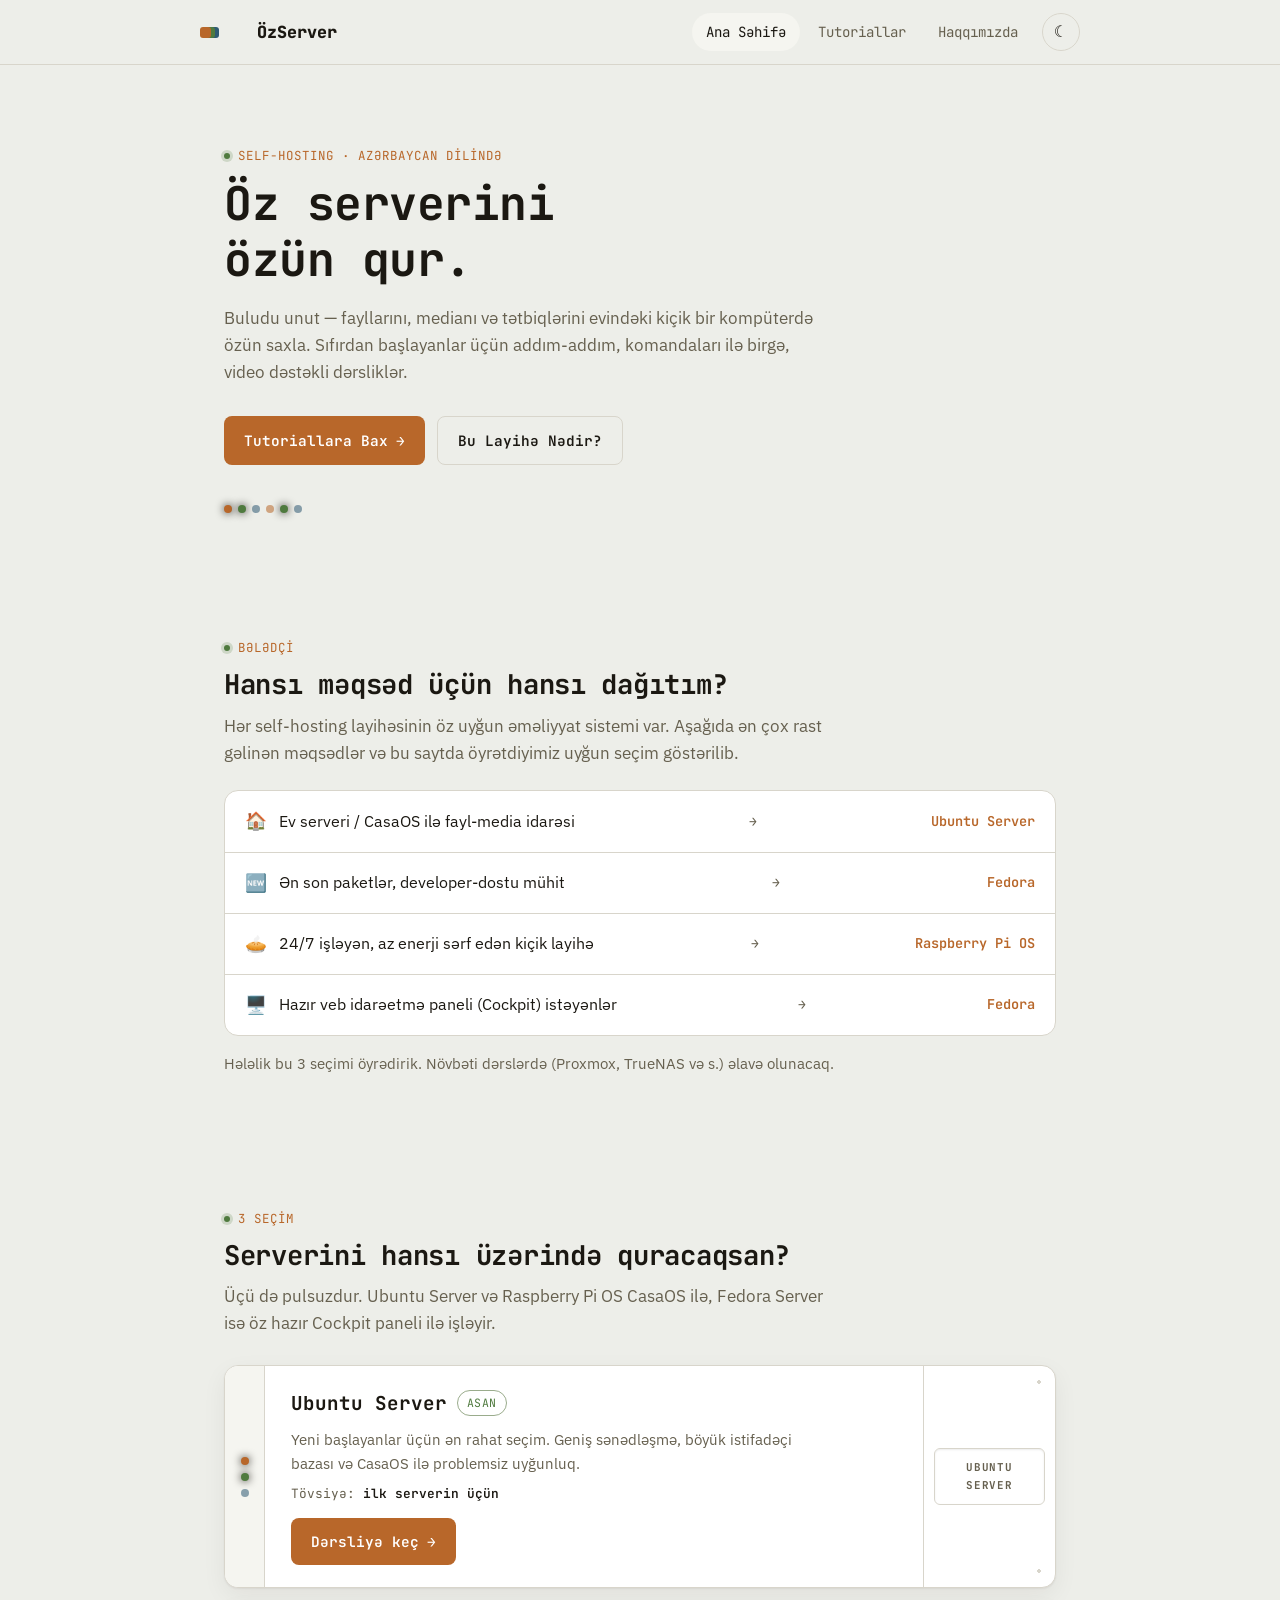
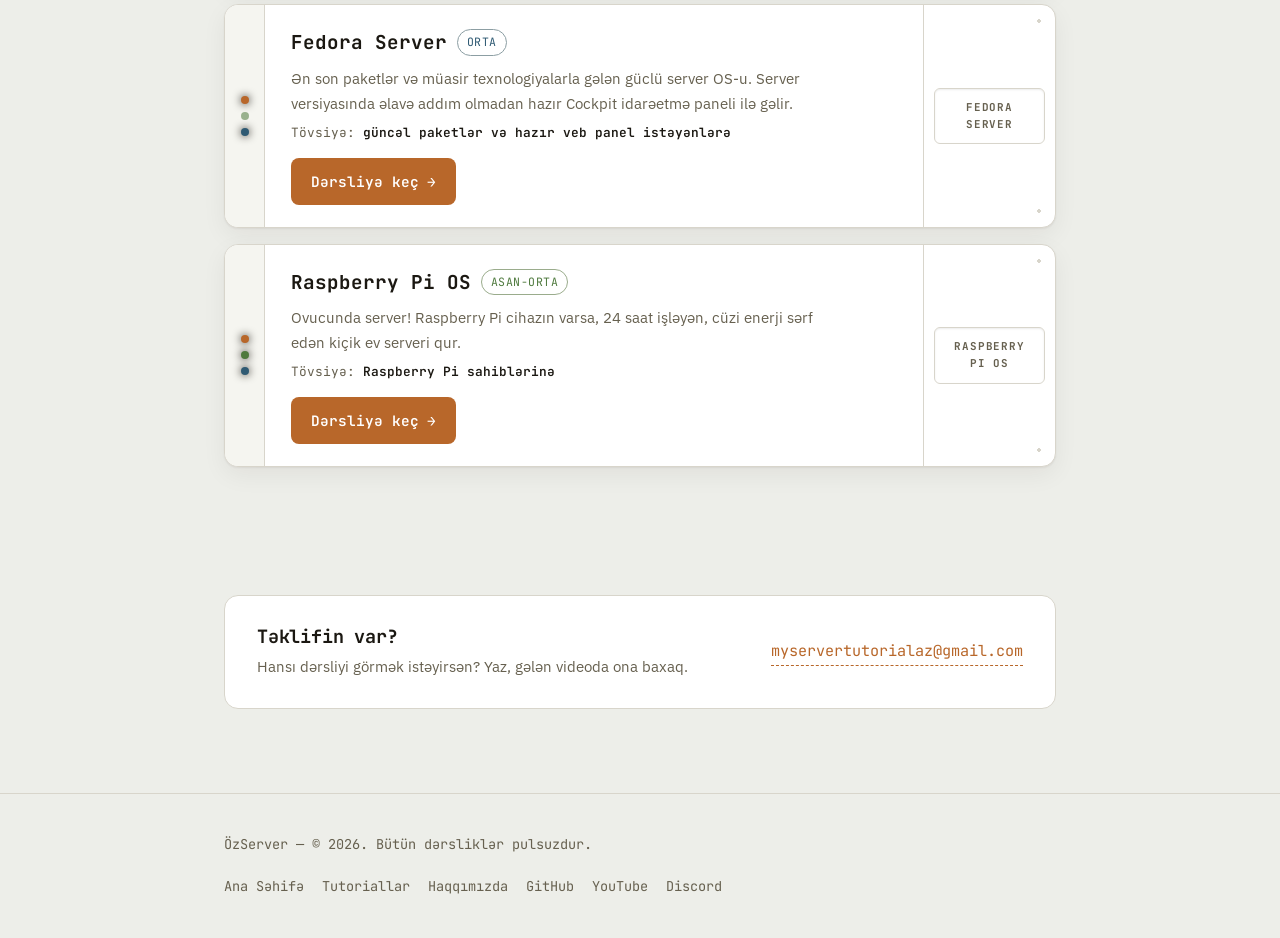
==== index.html @ 8b471220 "Update index.html" ====
<!DOCTYPE html>
<html lang="az">
<head>
<meta charset="UTF-8">
<meta name="viewport" content="width=device-width, initial-scale=1.0">
<title>MyServerTutorialAz — Öz Ev Serverini Qur | Self-Hosting Dərslikləri (Azərbaycan dilində)</title>
<meta name="description" content="Ubuntu Server, Fedora və Raspberry Pi OS üzərində addım-addım self-hosting dərslikləri. CasaOS quraşdırma, video izahlar və Azərbaycan dilində tam bələdçi.">
<meta name="keywords" content="self hosting, ev serveri, CasaOS, Ubuntu Server, Fedora, Raspberry Pi OS, Azərbaycan, öz serverini qur, linux server dərslik">
<meta name="author" content="ÖzServer">
<meta name="robots" content="index, follow">
<link rel="canonical" href="https://engineer948.github.io/MyServerTutorialAz">
<meta name="theme-color" content="#15120D">

<meta property="og:type" content="myservertutorial">
<meta property="og:locale" content="az_AZ">
<meta property="og:title" content="MySurvivalTutorialAz — Öz Ev Serverini Qur">
<meta property="og:description" content="Ubuntu Server, Fedora və Raspberry Pi OS ilə addım-addım self-hosting dərslikləri. Azərbaycan dilində, videolu.">
<meta property="og:url" content="https://">
<meta name="twitter:card" content="summary_large_image">

<link rel="icon" href="data:image/svg+xml,%3Csvg xmlns='http://www.w3.org/2000/svg' viewBox='0 0 32 32'%3E%3Crect width='32' height='32' rx='7' fill='%23221D16'/%3E%3Ccircle cx='10' cy='16' r='3' fill='%23D68C45'/%3E%3Ccircle cx='16' cy='16' r='3' fill='%237FA66B'/%3E%3Ccircle cx='22' cy='16' r='3' fill='%236FA0BE'/%3E%3C/svg%3E">

<link rel="preconnect" href="https://fonts.googleapis.com">
<link rel="preconnect" href="https://fonts.gstatic.com" crossorigin>
<link href="https://fonts.googleapis.com/css2?family=IBM+Plex+Sans:wght@400;500;600;700&family=JetBrains+Mono:wght@400;500;600;700;800&display=swap" rel="stylesheet">
<link rel="stylesheet" href="style.css">
</head>
<body>

<nav class="nav">
  <div class="container nav-inner">
    <a href="index.html" class="brand">
      <span class="brand-mark"></span><span class="brand-mark-space"></span>ÖzServer
    </a>
    <div class="nav-links">
      <a href="index.html" class="nav-link is-active">Ana Səhifə</a>
      <a href="index.html#tutoriallar" class="nav-link">Tutoriallar</a>
      <a href="haqqimizda.html" class="nav-link">Haqqımızda</a>
      <button class="theme-toggle" data-theme-toggle aria-label="Tema dəyiş">☾</button>
    </div>
  </div>
</nav>

<header class="hero">
  <div class="container">
    <div class="eyebrow"><span class="dot"></span>SELF-HOSTING · AZƏRBAYCAN DİLİNDƏ</div>
    <h1>Öz serverini özün qur.</h1>
    <p class="lead">Buludu unut — fayllarını, medianı və tətbiqlərini evindəki kiçik bir kompüterdə özün saxla. Sıfırdan başlayanlar üçün addım-addım, komandaları ilə birgə, video dəstəkli dərsliklər.</p>
    <div class="hero-actions">
      <a href="#tutoriallar" class="btn btn-primary">Tutoriallara Bax <span class="btn-arrow">→</span></a>
      <a href="haqqimizda.html" class="btn btn-ghost">Bu Layihə Nədir?</a>
    </div>
    <div class="led-strip" aria-hidden="true">
      <span class="led on"></span><span class="led on"></span><span class="led"></span><span class="led"></span><span class="led on"></span><span class="led"></span>
    </div>
  </div>
</header>

<section>
  <div class="container">
    <div class="eyebrow"><span class="dot"></span>BƏLƏDÇİ</div>
    <h2>Hansı məqsəd üçün hansı dağıtım?</h2>
    <p class="lead" style="margin-bottom:24px;">Hər self-hosting layihəsinin öz uyğun əməliyyat sistemi var. Aşağıda ən çox rast gəlinən məqsədlər və bu saytda öyrətdiyimiz uyğun seçim göstərilib.</p>

    <div class="purpose-list">
      <div class="purpose-row">
        <span class="purpose-goal"><span class="purpose-icon">🏠</span>Ev serveri / CasaOS ilə fayl-media idarəsi</span>
        <span class="purpose-arrow">→</span>
        <span class="purpose-dist">Ubuntu Server</span>
      </div>
      <div class="purpose-row">
        <span class="purpose-goal"><span class="purpose-icon">🆕</span>Ən son paketlər, developer-dostu mühit</span>
        <span class="purpose-arrow">→</span>
        <span class="purpose-dist">Fedora</span>
      </div>
      <div class="purpose-row">
        <span class="purpose-goal"><span class="purpose-icon">🥧</span>24/7 işləyən, az enerji sərf edən kiçik layihə</span>
        <span class="purpose-arrow">→</span>
        <span class="purpose-dist">Raspberry Pi OS</span>
      </div>
      <div class="purpose-row">
        <span class="purpose-goal"><span class="purpose-icon">🖥️</span>Hazır veb idarəetmə paneli (Cockpit) istəyənlər</span>
        <span class="purpose-arrow">→</span>
        <span class="purpose-dist">Fedora</span>
      </div>
    </div>
    <p style="margin-top:16px; color:var(--ink-dim); font-size:.92rem;">Hələlik bu 3 seçimi öyrədirik. Növbəti dərslərdə (Proxmox, TrueNAS və s.) əlavə olunacaq.</p>
  </div>
</section>

<section id="tutoriallar">
  <div class="container">
    <div class="eyebrow"><span class="dot"></span>3 SEÇİM</div>
    <h2>Serverini hansı üzərində quracaqsan?</h2>
    <p class="lead" style="margin-bottom:28px;">Üçü də pulsuzdur. Ubuntu Server və Raspberry Pi OS CasaOS ilə, Fedora Server isə öz hazır Cockpit paneli ilə işləyir.</p>

    <div class="rack">

      <article class="rack-card">
        <div class="rack-lights" aria-hidden="true">
          <span class="led on"></span><span class="led on"></span><span class="led"></span>
        </div>
        <div class="rack-body">
          <div class="rack-top">
            <span class="rack-name">Ubuntu Server</span>
            <span class="badge badge-easy">Asan</span>
          </div>
          <p class="rack-desc">Yeni başlayanlar üçün ən rahat seçim. Geniş sənədləşmə, böyük istifadəçi bazası və CasaOS ilə problemsiz uyğunluq.</p>
          <p class="rack-best">Tövsiyə: <strong>ilk serverin üçün</strong></p>
          <a href="ubuntu-server.html" class="btn btn-primary rack-cta">Dərsliyə keç <span class="btn-arrow">→</span></a>
        </div>
        <div class="rack-plate"><div class="plate-tag">UBUNTU<br>SERVER</div></div>
      </article>

      <article class="rack-card">
        <div class="rack-lights" aria-hidden="true">
          <span class="led on"></span><span class="led"></span><span class="led on"></span>
        </div>
        <div class="rack-body">
          <div class="rack-top">
            <span class="rack-name">Fedora Server</span>
            <span class="badge badge-mid">Orta</span>
          </div>
          <p class="rack-desc">Ən son paketlər və müasir texnologiyalarla gələn güclü server OS-u. Server versiyasında əlavə addım olmadan hazır Cockpit idarəetmə paneli ilə gəlir.</p>
          <p class="rack-best">Tövsiyə: <strong>güncəl paketlər və hazır veb panel istəyənlərə</strong></p>
          <a href="fedora.html" class="btn btn-primary rack-cta">Dərsliyə keç <span class="btn-arrow">→</span></a>
        </div>
        <div class="rack-plate"><div class="plate-tag">FEDORA<br>SERVER</div></div>
      </article>

      <article class="rack-card">
        <div class="rack-lights" aria-hidden="true">
          <span class="led on"></span><span class="led on"></span><span class="led on"></span>
        </div>
        <div class="rack-body">
          <div class="rack-top">
            <span class="rack-name">Raspberry Pi OS</span>
            <span class="badge badge-easy">Asan-Orta</span>
          </div>
          <p class="rack-desc">Ovucunda server! Raspberry Pi cihazın varsa, 24 saat işləyən, cüzi enerji sərf edən kiçik ev serveri qur.</p>
          <p class="rack-best">Tövsiyə: <strong>Raspberry Pi sahiblərinə</strong></p>
          <a href="raspberry-pi.html" class="btn btn-primary rack-cta">Dərsliyə keç <span class="btn-arrow">→</span></a>
        </div>
        <div class="rack-plate"><div class="plate-tag">RASPBERRY<br>PI OS</div></div>
      </article>

    </div>
  </div>
</section>

<section>
  <div class="container">
    <div class="contact-strip">
      <div>
        <h3>Təklifin var?</h3>
        <p>Hansı dərsliyi görmək istəyirsən? Yaz, gələn videoda ona baxaq.</p>
      </div>
      <a href="mailto:myservertutorialaz@gmail.com" class="contact-email">myservertutorialaz@gmail.com</a>
    </div>
  </div>
</section>

<footer>
  <div class="container footer-inner">
    <span class="footer-brand">ÖzServer — © 2026. Bütün dərsliklər pulsuzdur.</span>
    <div class="footer-links">
      <a href="index.html">Ana Səhifə</a>
      <a href="index.html#tutoriallar">Tutoriallar</a>
      <a href="haqqimizda.html">Haqqımızda</a>
      <a href="https://github.com/engineer948" target="_blank" rel="noopener">GitHub</a>
      <a href="https://youtube.com/@MyServerTutorialAz" target="_blank" rel="noopener">YouTube</a>
      <a href="https://discord.gg/" target="_blank" rel="noopener">Discord</a>
    </div>
  </div>
</footer>

<script src="script.js"></script>
</body>
</html>
---- style.css ----
/* ==========================================================================
   ÖzServer — Self-hosting dərslikləri
   Dizayn dili: "server rack" — isti tünd fon, mis/adaçayı/tel-mavi vurğular,
   status-işıqlı rack-vahid kartları, terminal-üslublu kod blokları.
   ========================================================================== */

/* ---- Sıfırlama ---- */
*, *::before, *::after { box-sizing: border-box; }
html, body, h1, h2, h3, h4, p, ul, ol, dl, dd, figure { margin: 0; padding: 0; }
ul, ol { list-style: none; }
img { max-width: 100%; display: block; }
a { color: inherit; text-decoration: none; }
button { font: inherit; color: inherit; background: none; border: none; cursor: pointer; }

/* ---- Rəng tokenləri: açıq rejim (defolt) ---- */
:root {
  --bg: #EDEEE9;
  --surface: #FFFFFF;
  --surface-2: #F5F5F0;
  --ink: #1B1812;
  --ink-dim: #66604F;
  --copper: #B8672A;
  --copper-ink: #FFFFFF;
  --sage: #4F7A3E;
  --wire: #2F5A73;
  --border: #D8D5CB;
  --shadow: 0 1px 2px rgba(27,24,18,.06), 0 8px 24px rgba(27,24,18,.06);

  --font-display: 'JetBrains Mono', ui-monospace, 'SFMono-Regular', Menlo, monospace;
  --font-body: 'IBM Plex Sans', system-ui, -apple-system, 'Segoe UI', sans-serif;
  --font-mono: 'JetBrains Mono', ui-monospace, 'SFMono-Regular', Menlo, monospace;

  --radius: 14px;
  --radius-sm: 8px;
  --container: 880px;

  color-scheme: light;
}

/* ---- Rəng tokenləri: tünd rejim (sistem seçiminə görə) ---- */
@media (prefers-color-scheme: dark) {
  :root {
    --bg: #15120D;
    --surface: #221D16;
    --surface-2: #2C2519;
    --ink: #F2EBDD;
    --ink-dim: #B5AA96;
    --copper: #D68C45;
    --copper-ink: #1B1300;
    --sage: #7FA66B;
    --wire: #6FA0BE;
    --border: #3A3225;
    --shadow: 0 1px 2px rgba(0,0,0,.3), 0 12px 32px rgba(0,0,0,.35);
    color-scheme: dark;
  }
}

/* ---- Əl ilə keçid (JS ilə <html data-theme="..."> qoyulur) ---- */
:root[data-theme="dark"] {
  --bg: #15120D; --surface: #221D16; --surface-2: #2C2519;
  --ink: #F2EBDD; --ink-dim: #B5AA96;
  --copper: #D68C45; --copper-ink: #1B1300;
  --sage: #7FA66B; --wire: #6FA0BE; --border: #3A3225;
  --shadow: 0 1px 2px rgba(0,0,0,.3), 0 12px 32px rgba(0,0,0,.35);
  color-scheme: dark;
}
:root[data-theme="light"] {
  --bg: #EDEEE9; --surface: #FFFFFF; --surface-2: #F5F5F0;
  --ink: #1B1812; --ink-dim: #66604F;
  --copper: #B8672A; --copper-ink: #FFFFFF;
  --sage: #4F7A3E; --wire: #2F5A73; --border: #D8D5CB;
  --shadow: 0 1px 2px rgba(27,24,18,.06), 0 8px 24px rgba(27,24,18,.06);
  color-scheme: light;
}

body {
  background: var(--bg);
  color: var(--ink);
  font-family: var(--font-body);
  font-size: 16px;
  line-height: 1.6;
  transition: background-color .25s ease, color .25s ease;
}

.container {
  width: 100%;
  max-width: var(--container);
  margin: 0 auto;
  padding: 0 24px;
}

section { padding: 64px 0; }
@media (max-width: 640px) { section { padding: 44px 0; } }

h1, h2, h3 { font-family: var(--font-display); font-weight: 700; letter-spacing: -0.01em; line-height: 1.2; }
h2 { font-size: 1.7rem; margin-bottom: 12px; }
h3 { font-size: 1.15rem; }
p.lead { color: var(--ink-dim); font-size: 1.05rem; max-width: 60ch; }

.eyebrow {
  display: inline-flex;
  align-items: center;
  gap: 8px;
  font-family: var(--font-mono);
  font-size: .78rem;
  letter-spacing: .08em;
  text-transform: uppercase;
  color: var(--copper);
  margin-bottom: 10px;
}
.eyebrow .dot { width: 6px; height: 6px; border-radius: 50%; background: var(--sage); box-shadow: 0 0 0 3px color-mix(in srgb, var(--sage) 20%, transparent); }

/* ---- Naviqasiya ---- */
.nav {
  position: sticky; top: 0; z-index: 40;
  background: color-mix(in srgb, var(--bg) 88%, transparent);
  backdrop-filter: blur(10px);
  border-bottom: 1px solid var(--border);
}
.nav-inner { display: flex; align-items: center; justify-content: space-between; min-height: 64px; flex-wrap: wrap; gap: 8px 0; padding: 10px 0; }
.brand { display: flex; align-items: center; gap: 9px; font-family: var(--font-display); font-weight: 800; font-size: 1.05rem; }
.brand-mark { width: 11px; height: 11px; border-radius: 3px; background: var(--copper); box-shadow: 4px 0 0 var(--sage), 8px 0 0 var(--wire); flex-shrink: 0; }
.brand-mark-space { width: 28px; }

.nav-links { display: flex; align-items: center; gap: 4px; }
.nav-link {
  font-family: var(--font-mono);
  font-size: .88rem;
  padding: 8px 14px;
  border-radius: 999px;
  color: var(--ink-dim);
  transition: background-color .15s ease, color .15s ease;
}
.nav-link:hover { background: var(--surface-2); color: var(--ink); }
.nav-link.is-active { color: var(--ink); background: var(--surface-2); }

.theme-toggle {
  width: 38px; height: 38px;
  display: grid; place-items: center;
  border: 1px solid var(--border);
  border-radius: 999px;
  margin-left: 6px;
  font-size: 1rem;
  transition: border-color .15s ease, transform .15s ease;
}
.theme-toggle:hover { border-color: var(--copper); }
.theme-toggle:active { transform: scale(.92); }

.nav-toggle-btn { display: none; }

/* ---- Düymələr ---- */
.btn {
  display: inline-flex; align-items: center; gap: 8px;
  font-family: var(--font-mono);
  font-size: .9rem; font-weight: 600;
  padding: 12px 20px;
  border-radius: var(--radius-sm);
  transition: transform .15s ease, box-shadow .15s ease, background-color .15s ease;
  white-space: nowrap;
}
.btn-primary { background: var(--copper); color: var(--copper-ink); }
.btn-primary:hover { transform: translateY(-1px); box-shadow: 0 6px 16px color-mix(in srgb, var(--copper) 35%, transparent); }
.btn-ghost { border: 1px solid var(--border); color: var(--ink); }
.btn-ghost:hover { border-color: var(--copper); color: var(--copper); }
.btn-arrow { transition: transform .15s ease; }
.btn:hover .btn-arrow { transform: translateX(3px); }

/* ---- Hero ---- */
.hero { padding: 76px 0 56px; }
.hero h1 { font-size: clamp(2rem, 5vw, 2.9rem); margin-bottom: 18px; max-width: 16ch; }
.hero .lead { margin-bottom: 30px; }
.hero-actions { display: flex; gap: 12px; flex-wrap: wrap; margin-bottom: 40px; }

.led-strip { display: flex; gap: 6px; align-items: center; }
.led { width: 8px; height: 8px; border-radius: 50%; opacity: .55; }
.led:nth-child(3n+1) { background: var(--copper); }
.led:nth-child(3n+2) { background: var(--sage); }
.led:nth-child(3n+3) { background: var(--wire); }
.led.on { opacity: 1; box-shadow: 0 0 8px currentColor; }

/* ---- Məqsəd → dağıtım siyahısı ---- */
.purpose-list { border: 1px solid var(--border); border-radius: var(--radius); overflow: hidden; background: var(--surface); }
.purpose-row {
  display: flex; align-items: center; justify-content: space-between; gap: 16px;
  padding: 16px 20px;
  border-bottom: 1px solid var(--border);
}
.purpose-row:last-child { border-bottom: none; }
.purpose-goal { display: flex; align-items: center; gap: 12px; font-size: .98rem; }
.purpose-icon { font-size: 1.1rem; }
.purpose-arrow { color: var(--ink-dim); font-family: var(--font-mono); font-size: .82rem; }
.purpose-dist { font-family: var(--font-mono); font-size: .85rem; font-weight: 600; color: var(--copper); text-align: right; }
@media (max-width: 560px) {
  .purpose-row { flex-direction: column; align-items: flex-start; gap: 6px; }
  .purpose-dist { text-align: left; }
}

/* ---- Rack-vahid kartları (3 seçim) ---- */
.rack { display: flex; flex-direction: column; gap: 16px; }
.rack-card {
  position: relative;
  display: flex; align-items: stretch; gap: 0;
  background-color: var(--surface);
  background-image:
    radial-gradient(circle 2px at 16px 16px, var(--border) 92%, transparent 93%),
    radial-gradient(circle 2px at calc(100% - 16px) 16px, var(--border) 92%, transparent 93%),
    radial-gradient(circle 2px at 16px calc(100% - 16px), var(--border) 92%, transparent 93%),
    radial-gradient(circle 2px at calc(100% - 16px) calc(100% - 16px), var(--border) 92%, transparent 93%);
  border: 1px solid var(--border);
  border-radius: var(--radius);
  box-shadow: var(--shadow);
  overflow: hidden;
  transition: border-color .18s ease, transform .18s ease;
}
.rack-card:hover { border-color: var(--copper); transform: translateY(-2px); }
.rack-card:hover .led { opacity: 1; box-shadow: 0 0 8px currentColor; }

.rack-lights {
  width: 40px; flex-shrink: 0;
  display: flex; flex-direction: column; align-items: center; justify-content: center; gap: 8px;
  background: var(--surface-2);
  border-right: 1px solid var(--border);
}

.rack-body { flex: 1; padding: 22px 26px; display: flex; flex-direction: column; gap: 8px; }
.rack-top { display: flex; align-items: center; gap: 10px; flex-wrap: wrap; }
.rack-name { font-family: var(--font-display); font-weight: 700; font-size: 1.2rem; }
.badge {
  font-family: var(--font-mono); font-size: .72rem; letter-spacing: .04em; text-transform: uppercase;
  padding: 3px 9px; border-radius: 999px; border: 1px solid var(--border); color: var(--ink-dim);
}
.badge.badge-easy { color: var(--sage); border-color: color-mix(in srgb, var(--sage) 45%, var(--border)); }
.badge.badge-mid { color: var(--wire); border-color: color-mix(in srgb, var(--wire) 45%, var(--border)); }
.rack-desc { color: var(--ink-dim); font-size: .96rem; max-width: 58ch; }
.rack-best { font-family: var(--font-mono); font-size: .8rem; color: var(--ink-dim); }
.rack-best strong { color: var(--ink); font-weight: 600; }
.rack-cta { align-self: flex-start; margin-top: 6px; }

.rack-plate {
  width: 132px; flex-shrink: 0;
  display: flex; align-items: center; justify-content: center;
  border-left: 1px solid var(--border);
  padding: 10px;
}
.plate-tag {
  width: 100%; text-align: center;
  font-family: var(--font-mono); font-size: .68rem; font-weight: 700;
  letter-spacing: .08em; text-transform: uppercase; color: var(--ink-dim);
  line-height: 1.6;
  padding: 10px 6px;
  border: 1px solid var(--border); border-radius: 6px;
  box-shadow: inset 0 1px 2px rgba(0,0,0,.08);
}
@media (max-width: 640px) {
  .rack-card { flex-direction: column; }
  .rack-lights { width: 100%; height: 30px; flex-direction: row; border-right: none; border-bottom: 1px solid var(--border); }
  .rack-plate { display: none; }
}

/* ---- Video (YouTube) yeri ---- */
.video-slot {
  border: 1px solid var(--border);
  border-radius: var(--radius);
  overflow: hidden;
  background: var(--surface-2);
  margin: 18px 0 34px;
}
.video-slot-label {
  font-family: var(--font-mono); font-size: .78rem; color: var(--ink-dim);
  padding: 10px 16px; border-bottom: 1px solid var(--border);
  display: flex; align-items: center; gap: 8px;
}
.video-frame-wrap { position: relative; width: 100%; aspect-ratio: 16 / 9; background: #000; }
.video-frame-wrap iframe { position: absolute; inset: 0; width: 100%; height: 100%; border: 0; }

/* ---- Addım siyahısı (həqiqi ardıcıllıq — nömrələmə burda mənalıdır) ---- */
.steps { display: flex; flex-direction: column; gap: 22px; margin: 22px 0 40px; counter-reset: step; }
.step { display: flex; gap: 16px; }
.step-num {
  counter-increment: step;
  flex-shrink: 0; width: 34px; height: 34px; border-radius: 50%;
  background: var(--surface-2); border: 1px solid var(--border);
  display: grid; place-items: center;
  font-family: var(--font-mono); font-weight: 700; font-size: .85rem; color: var(--copper);
}
.step-num::before { content: counter(step); }
.step-body { flex: 1; padding-top: 4px; }
.step-body h4 { font-family: var(--font-body); font-weight: 600; font-size: 1.02rem; margin-bottom: 6px; }
.step-body p { color: var(--ink-dim); font-size: .96rem; margin-bottom: 10px; }

/* ---- Terminal / kod bloku ---- */
.term {
  background: var(--surface-2);
  border: 1px solid var(--border);
  border-left: 3px solid var(--copper);
  border-radius: var(--radius-sm);
  overflow: hidden;
  margin: 10px 0;
}
.term-label {
  font-family: var(--font-mono); font-size: .74rem; color: var(--ink-dim);
  padding: 7px 14px; border-bottom: 1px solid var(--border);
  text-transform: uppercase; letter-spacing: .06em;
}
.term pre {
  margin: 0; padding: 14px 16px;
  font-family: var(--font-mono); font-size: .87rem; color: var(--ink);
  overflow-x: auto; white-space: pre-wrap; word-break: break-word;
}
.term pre .c { color: var(--ink-dim); }

/* ---- Bölücü etiket ---- */
.section-divider { display: flex; align-items: center; gap: 14px; margin: 54px 0 30px; }
.section-divider::before, .section-divider::after { content: ""; height: 1px; background: var(--border); flex: 1; }
.section-divider span { font-family: var(--font-mono); font-size: .78rem; letter-spacing: .1em; color: var(--ink-dim); text-transform: uppercase; }

/* ---- Qeyd qutusu ---- */
.note {
  background: var(--surface); border: 1px solid var(--border); border-left: 3px solid var(--wire);
  border-radius: var(--radius-sm); padding: 14px 16px; font-size: .92rem; color: var(--ink-dim);
  margin: 18px 0;
}
.note strong { color: var(--ink); }

/* ---- Əlaqə / təklif zolağı ---- */
.contact-strip {
  background: var(--surface);
  border: 1px solid var(--border);
  border-radius: var(--radius);
  padding: 30px 32px;
  display: flex; align-items: center; justify-content: space-between; gap: 20px; flex-wrap: wrap;
}
.contact-strip h3 { margin-bottom: 6px; }
.contact-strip p { color: var(--ink-dim); font-size: .95rem; }
.contact-email {
  font-family: var(--font-mono); font-size: .95rem; color: var(--copper);
  border-bottom: 1px dashed var(--copper); padding-bottom: 2px;
}

/* ---- Footer ---- */
footer { border-top: 1px solid var(--border); padding: 40px 0; margin-top: 20px; }
.footer-inner { display: flex; align-items: center; justify-content: space-between; gap: 20px; flex-wrap: wrap; }
.footer-brand { font-family: var(--font-mono); font-size: .85rem; color: var(--ink-dim); }
.footer-links { display: flex; gap: 18px; align-items: center; }
.footer-links a {
  font-family: var(--font-mono); font-size: .85rem; color: var(--ink-dim);
  display: inline-flex; align-items: center; gap: 6px;
  transition: color .15s ease;
}
.footer-links a:hover { color: var(--copper); }

/* ---- Fokus & hərəkət ---- */
a:focus-visible, button:focus-visible, .nav-link:focus-visible {
  outline: 2px solid var(--copper); outline-offset: 2px; border-radius: 4px;
}
@media (prefers-reduced-motion: reduce) {
  *, *::before, *::after { animation-duration: 0.01ms !important; transition-duration: 0.01ms !important; }
}

/* ---- Səhifə başlığı (tutorial səhifələri) ---- */
.page-head { padding: 52px 0 8px; }
.page-head .eyebrow { margin-bottom: 14px; }
.page-head h1 { font-size: clamp(1.8rem, 4.4vw, 2.5rem); margin-bottom: 12px; }
.page-head-meta { display: flex; gap: 10px; flex-wrap: wrap; margin-top: 14px; }

/* ---- Sadə responsiv köməkçilər ---- */
@media (max-width: 560px) {
  .nav-link { padding: 7px 10px; font-size: .82rem; }
  .brand { font-size: .95rem; }
}

/* ==========================================================================
   ƏLAVƏ — "Haqqımızda" səhifəsi üçün
   ========================================================================== */

/* ---- Sərbəst mətn bloku (özün yaza biləcəyin hissə) ---- */
.prose { max-width: 68ch; }
.prose p { color: var(--ink); font-size: 1rem; margin-bottom: 16px; }
.prose p:last-child { margin-bottom: 0; }
.prose h3 { margin: 30px 0 10px; }
.prose strong { color: var(--ink); }

/* ---- Sosial / əlaqə kartları (GitHub, YouTube, Discord) ---- */
.social-grid { display: grid; grid-template-columns: repeat(3, 1fr); gap: 14px; }
.social-card {
  display: flex; align-items: center; gap: 14px;
  background: var(--surface);
  border: 1px solid var(--border);
  border-radius: var(--radius);
  box-shadow: var(--shadow);
  padding: 18px 18px;
  transition: border-color .18s ease, transform .18s ease;
}
.social-card:hover { border-color: var(--copper); transform: translateY(-2px); }
.social-card:hover .social-icon { color: var(--copper); border-color: color-mix(in srgb, var(--copper) 45%, var(--border)); }

.social-icon {
  width: 42px; height: 42px; flex-shrink: 0;
  display: grid; place-items: center;
  border-radius: 10px;
  background: var(--surface-2);
  border: 1px solid var(--border);
  color: var(--ink);
  transition: color .18s ease, border-color .18s ease;
}
.social-icon svg { width: 20px; height: 20px; }

.social-meta { display: flex; flex-direction: column; gap: 2px; min-width: 0; }
.social-name { font-family: var(--font-display); font-weight: 700; font-size: .96rem; }
.social-handle {
  font-family: var(--font-mono); font-size: .78rem; color: var(--ink-dim);
  overflow: hidden; text-overflow: ellipsis; white-space: nowrap;
}

@media (max-width: 720px) {
  .social-grid { grid-template-columns: 1fr; }
}
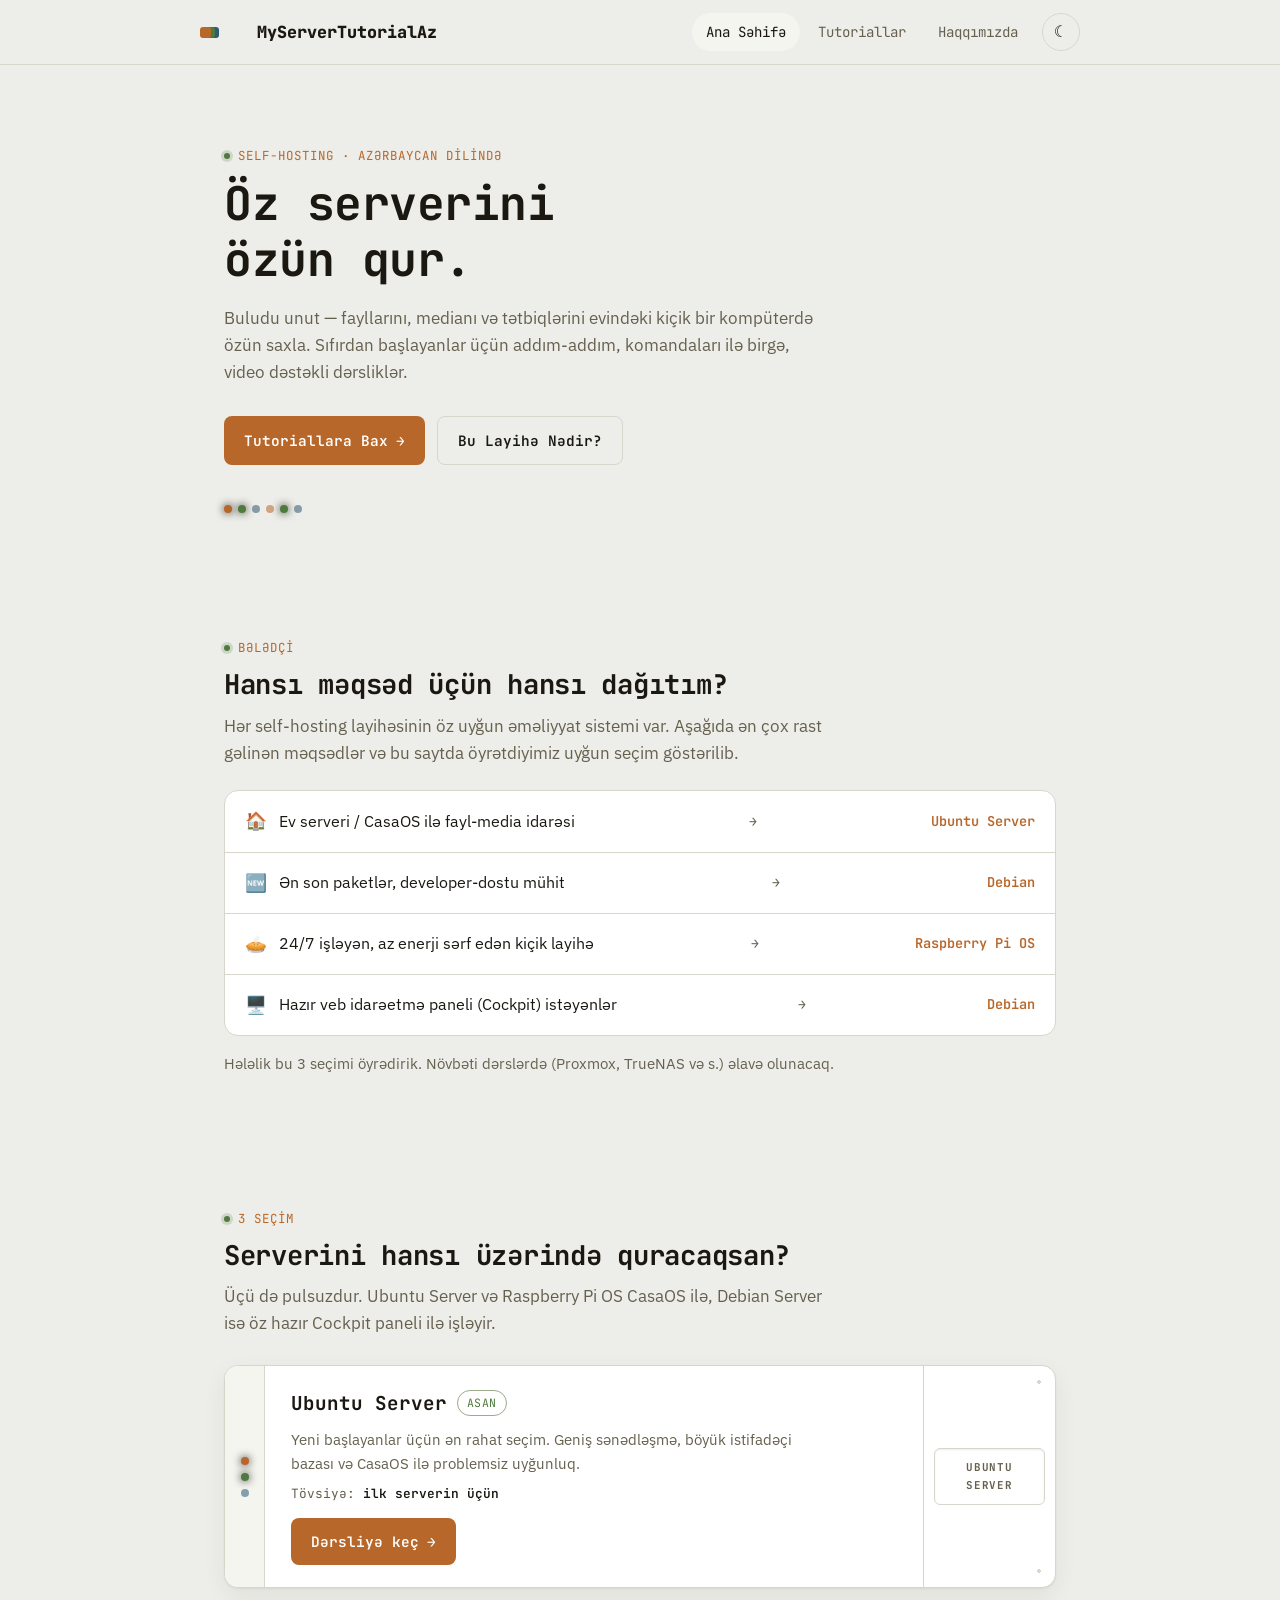
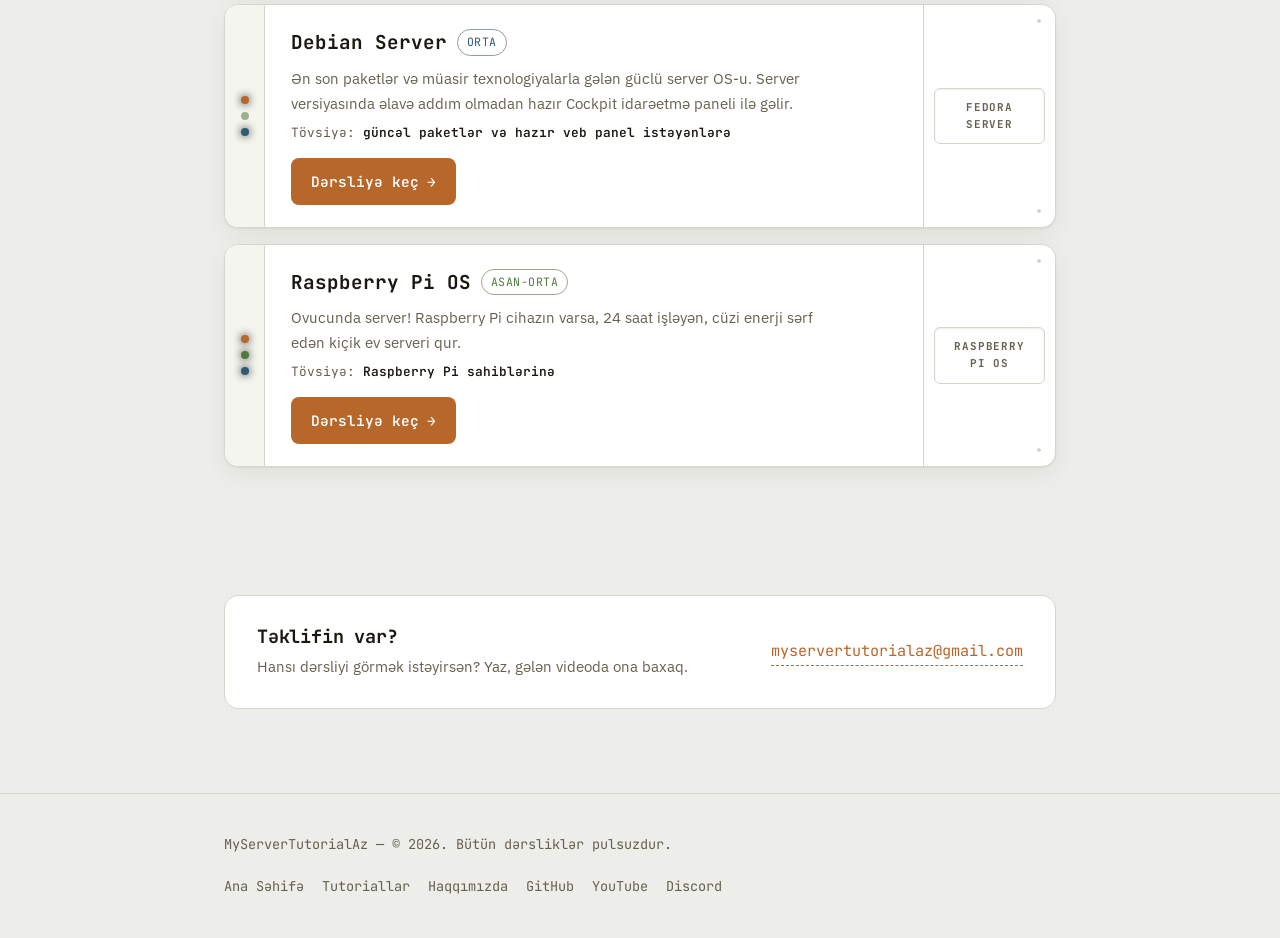
==== commit b4e4c55e: "Add files via upload" ====
--- a/index.html
+++ b/index.html
@@ -4,17 +4,17 @@
 <meta charset="UTF-8">
 <meta name="viewport" content="width=device-width, initial-scale=1.0">
 <title>MyServerTutorialAz — Öz Ev Serverini Qur | Self-Hosting Dərslikləri (Azərbaycan dilində)</title>
-<meta name="description" content="Ubuntu Server, Fedora və Raspberry Pi OS üzərində addım-addım self-hosting dərslikləri. CasaOS quraşdırma, video izahlar və Azərbaycan dilində tam bələdçi.">
-<meta name="keywords" content="self hosting, ev serveri, CasaOS, Ubuntu Server, Fedora, Raspberry Pi OS, Azərbaycan, öz serverini qur, linux server dərslik">
-<meta name="author" content="ÖzServer">
+<meta name="description" content="Ubuntu Server, Debian və Raspberry Pi OS üzərində addım-addım self-hosting dərslikləri. CasaOS quraşdırma, video izahlar və Azərbaycan dilində tam bələdçi.">
+<meta name="keywords" content="self hosting, ev serveri, CasaOS, Ubuntu Server, Debian, Raspberry Pi OS, Azərbaycan, öz serverini qur, linux server dərslik">
+<meta name="author" content="MyServerTutorialAz">
 <meta name="robots" content="index, follow">
 <link rel="canonical" href="https://engineer948.github.io/MyServerTutorialAz">
 <meta name="theme-color" content="#15120D">
 
 <meta property="og:type" content="myservertutorial">
 <meta property="og:locale" content="az_AZ">
-<meta property="og:title" content="MySurvivalTutorialAz — Öz Ev Serverini Qur">
-<meta property="og:description" content="Ubuntu Server, Fedora və Raspberry Pi OS ilə addım-addım self-hosting dərslikləri. Azərbaycan dilində, videolu.">
+<meta property="og:title" content="MyServerTutorialAz — Öz Ev Serverini Qur">
+<meta property="og:description" content="Ubuntu Server, Debian və Raspberry Pi OS ilə addım-addım self-hosting dərslikləri. Azərbaycan dilində, videolu.">
 <meta property="og:url" content="https://">
 <meta name="twitter:card" content="summary_large_image">
 
@@ -30,7 +30,7 @@
 <nav class="nav">
   <div class="container nav-inner">
     <a href="index.html" class="brand">
-      <span class="brand-mark"></span><span class="brand-mark-space"></span>ÖzServer
+      <span class="brand-mark"></span><span class="brand-mark-space"></span>MyServerTutorialAz
     </a>
     <div class="nav-links">
       <a href="index.html" class="nav-link is-active">Ana Səhifə</a>
@@ -71,7 +71,7 @@
       <div class="purpose-row">
         <span class="purpose-goal"><span class="purpose-icon">🆕</span>Ən son paketlər, developer-dostu mühit</span>
         <span class="purpose-arrow">→</span>
-        <span class="purpose-dist">Fedora</span>
+        <span class="purpose-dist">Debian</span>
       </div>
       <div class="purpose-row">
         <span class="purpose-goal"><span class="purpose-icon">🥧</span>24/7 işləyən, az enerji sərf edən kiçik layihə</span>
@@ -81,7 +81,7 @@
       <div class="purpose-row">
         <span class="purpose-goal"><span class="purpose-icon">🖥️</span>Hazır veb idarəetmə paneli (Cockpit) istəyənlər</span>
         <span class="purpose-arrow">→</span>
-        <span class="purpose-dist">Fedora</span>
+        <span class="purpose-dist">Debian</span>
       </div>
     </div>
     <p style="margin-top:16px; color:var(--ink-dim); font-size:.92rem;">Hələlik bu 3 seçimi öyrədirik. Növbəti dərslərdə (Proxmox, TrueNAS və s.) əlavə olunacaq.</p>
@@ -92,7 +92,7 @@
   <div class="container">
     <div class="eyebrow"><span class="dot"></span>3 SEÇİM</div>
     <h2>Serverini hansı üzərində quracaqsan?</h2>
-    <p class="lead" style="margin-bottom:28px;">Üçü də pulsuzdur. Ubuntu Server və Raspberry Pi OS CasaOS ilə, Fedora Server isə öz hazır Cockpit paneli ilə işləyir.</p>
+    <p class="lead" style="margin-bottom:28px;">Üçü də pulsuzdur. Ubuntu Server və Raspberry Pi OS CasaOS ilə, Debian Server isə öz hazır Cockpit paneli ilə işləyir.</p>
 
     <div class="rack">
 
@@ -118,7 +118,7 @@
         </div>
         <div class="rack-body">
           <div class="rack-top">
-            <span class="rack-name">Fedora Server</span>
+            <span class="rack-name">Debian Server</span>
             <span class="badge badge-mid">Orta</span>
           </div>
           <p class="rack-desc">Ən son paketlər və müasir texnologiyalarla gələn güclü server OS-u. Server versiyasında əlavə addım olmadan hazır Cockpit idarəetmə paneli ilə gəlir.</p>
@@ -162,7 +162,7 @@
 
 <footer>
   <div class="container footer-inner">
-    <span class="footer-brand">ÖzServer — © 2026. Bütün dərsliklər pulsuzdur.</span>
+    <span class="footer-brand">MyServerTutorialAz — © 2026. Bütün dərsliklər pulsuzdur.</span>
     <div class="footer-links">
       <a href="index.html">Ana Səhifə</a>
       <a href="index.html#tutoriallar">Tutoriallar</a>
--- a/style.css
+++ b/style.css
@@ -415,3 +415,6 @@
 @media (max-width: 720px) {
   .social-grid { grid-template-columns: 1fr; }
 }
+
+/* Debian page tweaks */
+.os-debian{border-left:4px solid #d70a53;}
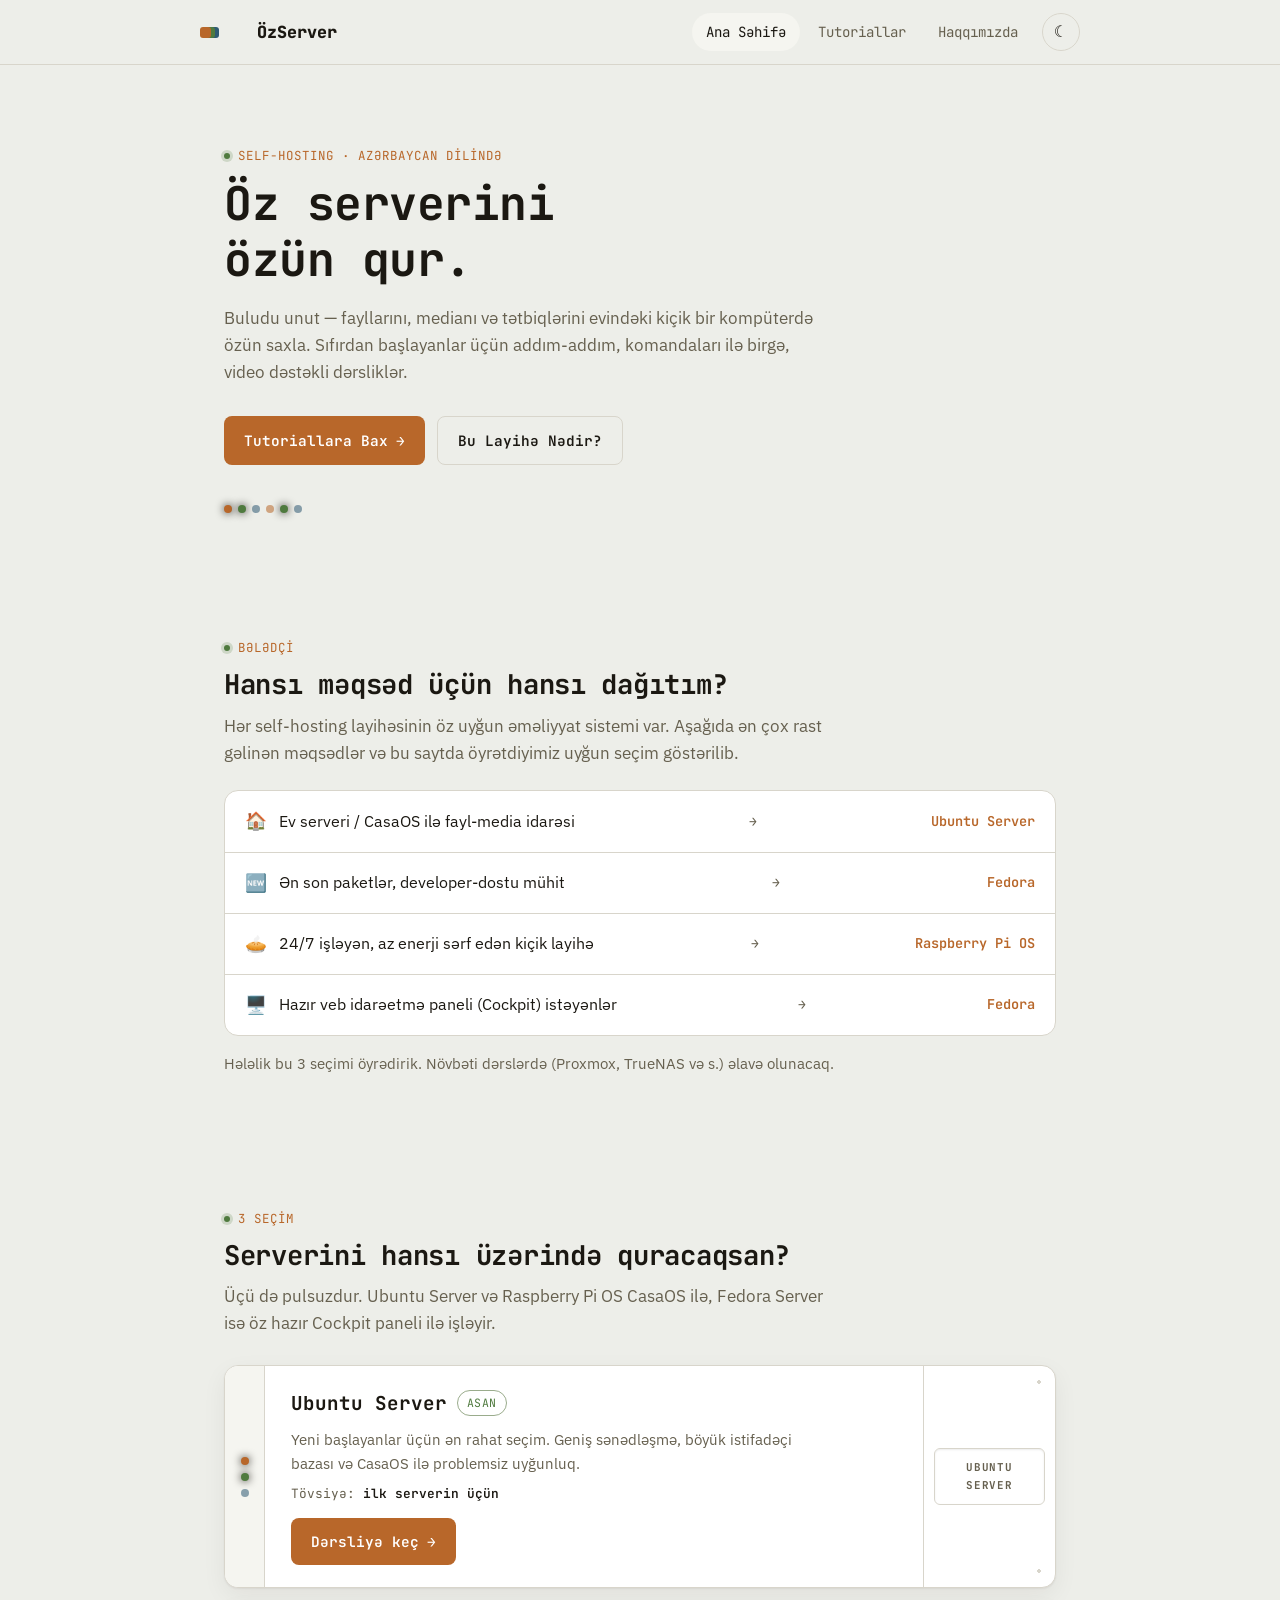
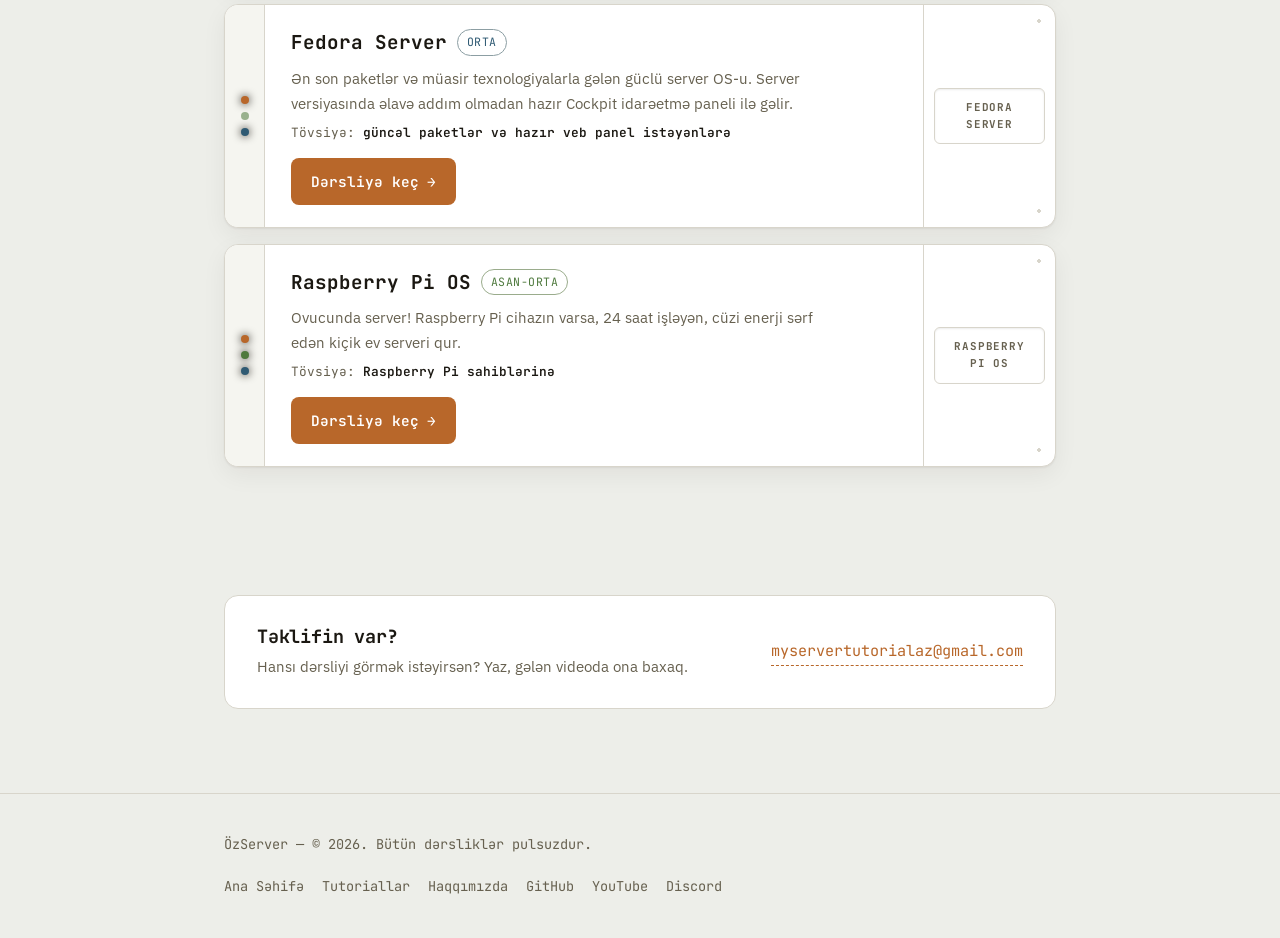
==== commit 320928a2: "Add files via upload" ====
--- a/index.html
+++ b/index.html
@@ -4,8 +4,8 @@
 <meta charset="UTF-8">
 <meta name="viewport" content="width=device-width, initial-scale=1.0">
 <title>MyServerTutorialAz — Öz Ev Serverini Qur | Self-Hosting Dərslikləri (Azərbaycan dilində)</title>
-<meta name="description" content="Ubuntu Server, Debian və Raspberry Pi OS üzərində addım-addım self-hosting dərslikləri. CasaOS quraşdırma, video izahlar və Azərbaycan dilində tam bələdçi.">
-<meta name="keywords" content="self hosting, ev serveri, CasaOS, Ubuntu Server, Debian, Raspberry Pi OS, Azərbaycan, öz serverini qur, linux server dərslik">
+<meta name="description" content="Ubuntu Server, Fedora və Raspberry Pi OS üzərində addım-addım self-hosting dərslikləri. CasaOS quraşdırma, video izahlar və Azərbaycan dilində tam bələdçi.">
+<meta name="keywords" content="self hosting, ev serveri, CasaOS, Ubuntu Server, Fedora, Raspberry Pi OS, Azərbaycan, öz serverini qur, linux server dərslik">
 <meta name="author" content="MyServerTutorialAz">
 <meta name="robots" content="index, follow">
 <link rel="canonical" href="https://engineer948.github.io/MyServerTutorialAz">
@@ -13,8 +13,8 @@
 
 <meta property="og:type" content="myservertutorial">
 <meta property="og:locale" content="az_AZ">
-<meta property="og:title" content="MyServerTutorialAz — Öz Ev Serverini Qur">
-<meta property="og:description" content="Ubuntu Server, Debian və Raspberry Pi OS ilə addım-addım self-hosting dərslikləri. Azərbaycan dilində, videolu.">
+<meta property="og:title" content="MySurvivalTutorialAz — Öz Ev Serverini Qur">
+<meta property="og:description" content="Ubuntu Server, Fedora və Raspberry Pi OS ilə addım-addım self-hosting dərslikləri. Azərbaycan dilində, videolu.">
 <meta property="og:url" content="https://">
 <meta name="twitter:card" content="summary_large_image">
 
@@ -30,7 +30,7 @@
 <nav class="nav">
   <div class="container nav-inner">
     <a href="index.html" class="brand">
-      <span class="brand-mark"></span><span class="brand-mark-space"></span>MyServerTutorialAz
+      <span class="brand-mark"></span><span class="brand-mark-space"></span>ÖzServer
     </a>
     <div class="nav-links">
       <a href="index.html" class="nav-link is-active">Ana Səhifə</a>
@@ -71,7 +71,7 @@
       <div class="purpose-row">
         <span class="purpose-goal"><span class="purpose-icon">🆕</span>Ən son paketlər, developer-dostu mühit</span>
         <span class="purpose-arrow">→</span>
-        <span class="purpose-dist">Debian</span>
+        <span class="purpose-dist">Fedora</span>
       </div>
       <div class="purpose-row">
         <span class="purpose-goal"><span class="purpose-icon">🥧</span>24/7 işləyən, az enerji sərf edən kiçik layihə</span>
@@ -81,7 +81,7 @@
       <div class="purpose-row">
         <span class="purpose-goal"><span class="purpose-icon">🖥️</span>Hazır veb idarəetmə paneli (Cockpit) istəyənlər</span>
         <span class="purpose-arrow">→</span>
-        <span class="purpose-dist">Debian</span>
+        <span class="purpose-dist">Fedora</span>
       </div>
     </div>
     <p style="margin-top:16px; color:var(--ink-dim); font-size:.92rem;">Hələlik bu 3 seçimi öyrədirik. Növbəti dərslərdə (Proxmox, TrueNAS və s.) əlavə olunacaq.</p>
@@ -92,7 +92,7 @@
   <div class="container">
     <div class="eyebrow"><span class="dot"></span>3 SEÇİM</div>
     <h2>Serverini hansı üzərində quracaqsan?</h2>
-    <p class="lead" style="margin-bottom:28px;">Üçü də pulsuzdur. Ubuntu Server və Raspberry Pi OS CasaOS ilə, Debian Server isə öz hazır Cockpit paneli ilə işləyir.</p>
+    <p class="lead" style="margin-bottom:28px;">Üçü də pulsuzdur. Ubuntu Server və Raspberry Pi OS CasaOS ilə, Fedora Server isə öz hazır Cockpit paneli ilə işləyir.</p>
 
     <div class="rack">
 
@@ -118,7 +118,7 @@
         </div>
         <div class="rack-body">
           <div class="rack-top">
-            <span class="rack-name">Debian Server</span>
+            <span class="rack-name">Fedora Server</span>
             <span class="badge badge-mid">Orta</span>
           </div>
           <p class="rack-desc">Ən son paketlər və müasir texnologiyalarla gələn güclü server OS-u. Server versiyasında əlavə addım olmadan hazır Cockpit idarəetmə paneli ilə gəlir.</p>
@@ -162,7 +162,7 @@
 
 <footer>
   <div class="container footer-inner">
-    <span class="footer-brand">MyServerTutorialAz — © 2026. Bütün dərsliklər pulsuzdur.</span>
+    <span class="footer-brand">ÖzServer — © 2026. Bütün dərsliklər pulsuzdur.</span>
     <div class="footer-links">
       <a href="index.html">Ana Səhifə</a>
       <a href="index.html#tutoriallar">Tutoriallar</a>
--- a/style.css
+++ b/style.css
@@ -415,6 +415,3 @@
 @media (max-width: 720px) {
   .social-grid { grid-template-columns: 1fr; }
 }
-
-/* Debian page tweaks */
-.os-debian{border-left:4px solid #d70a53;}
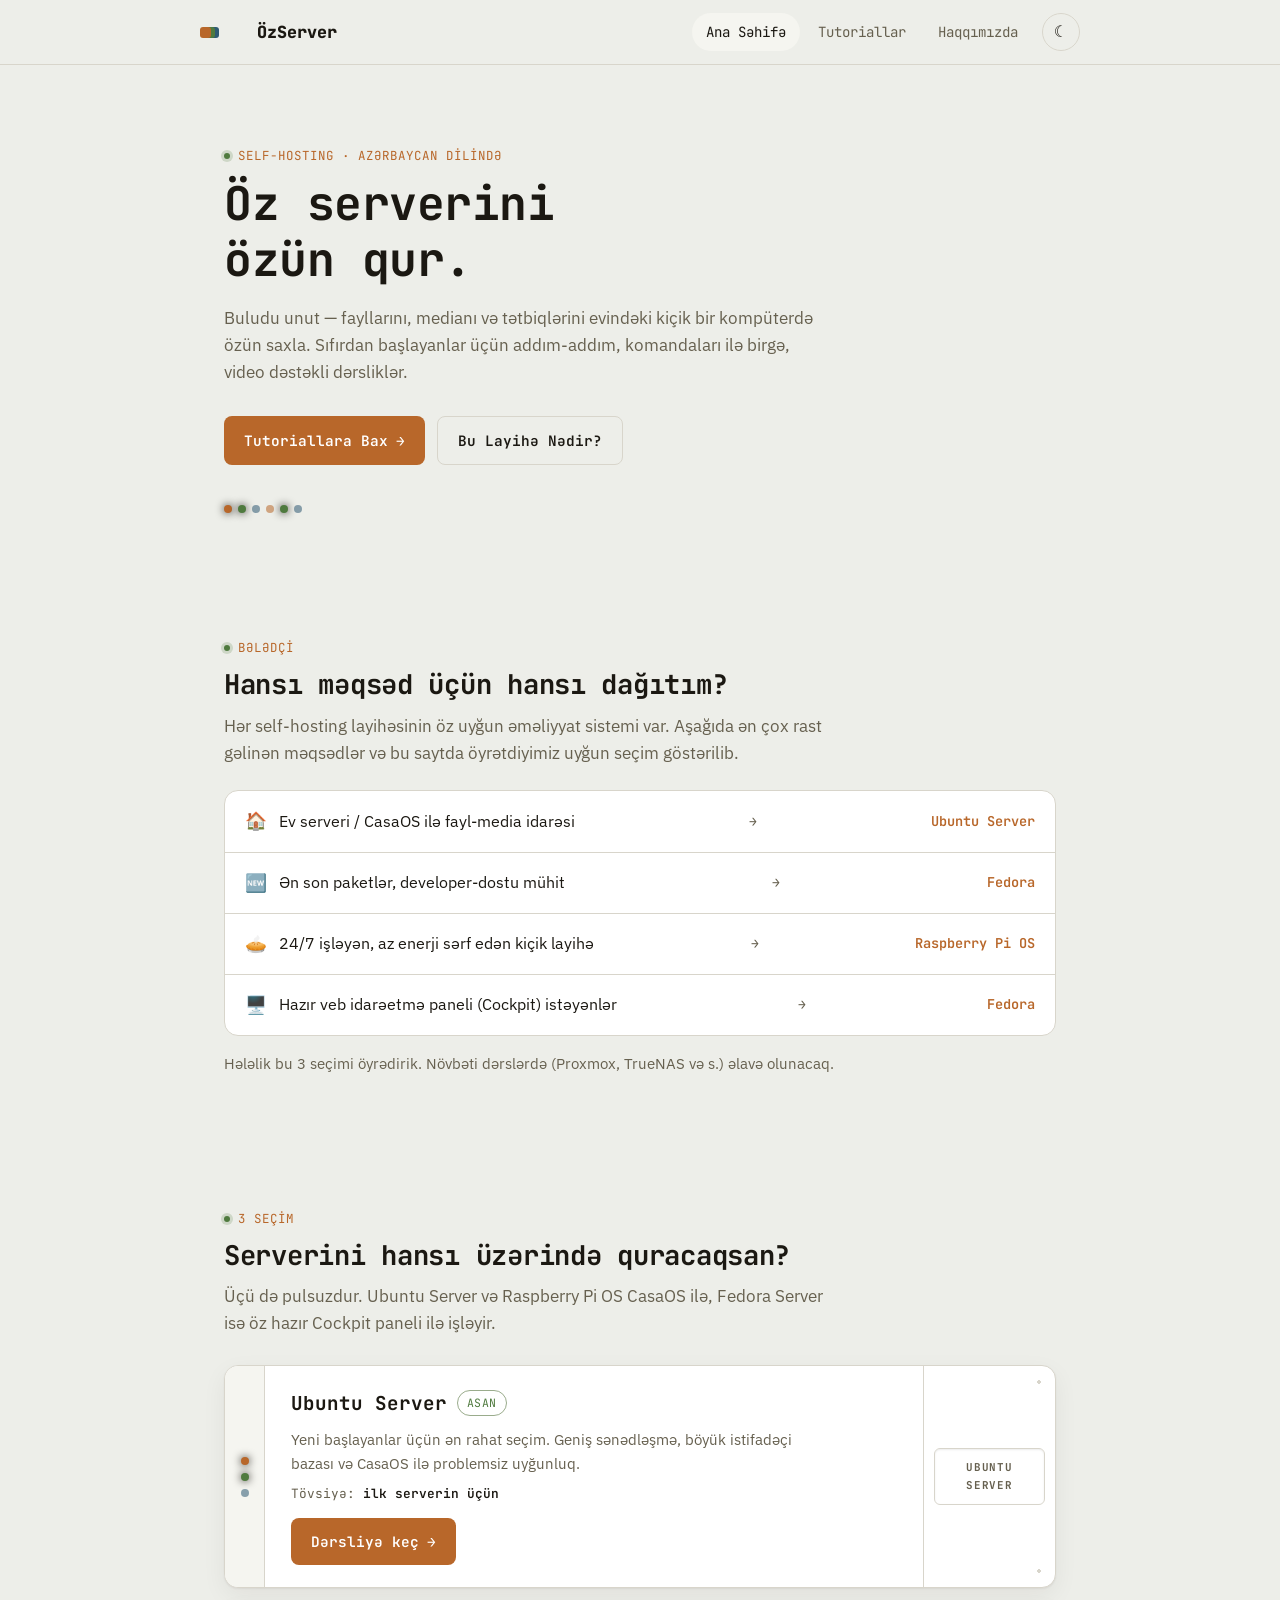
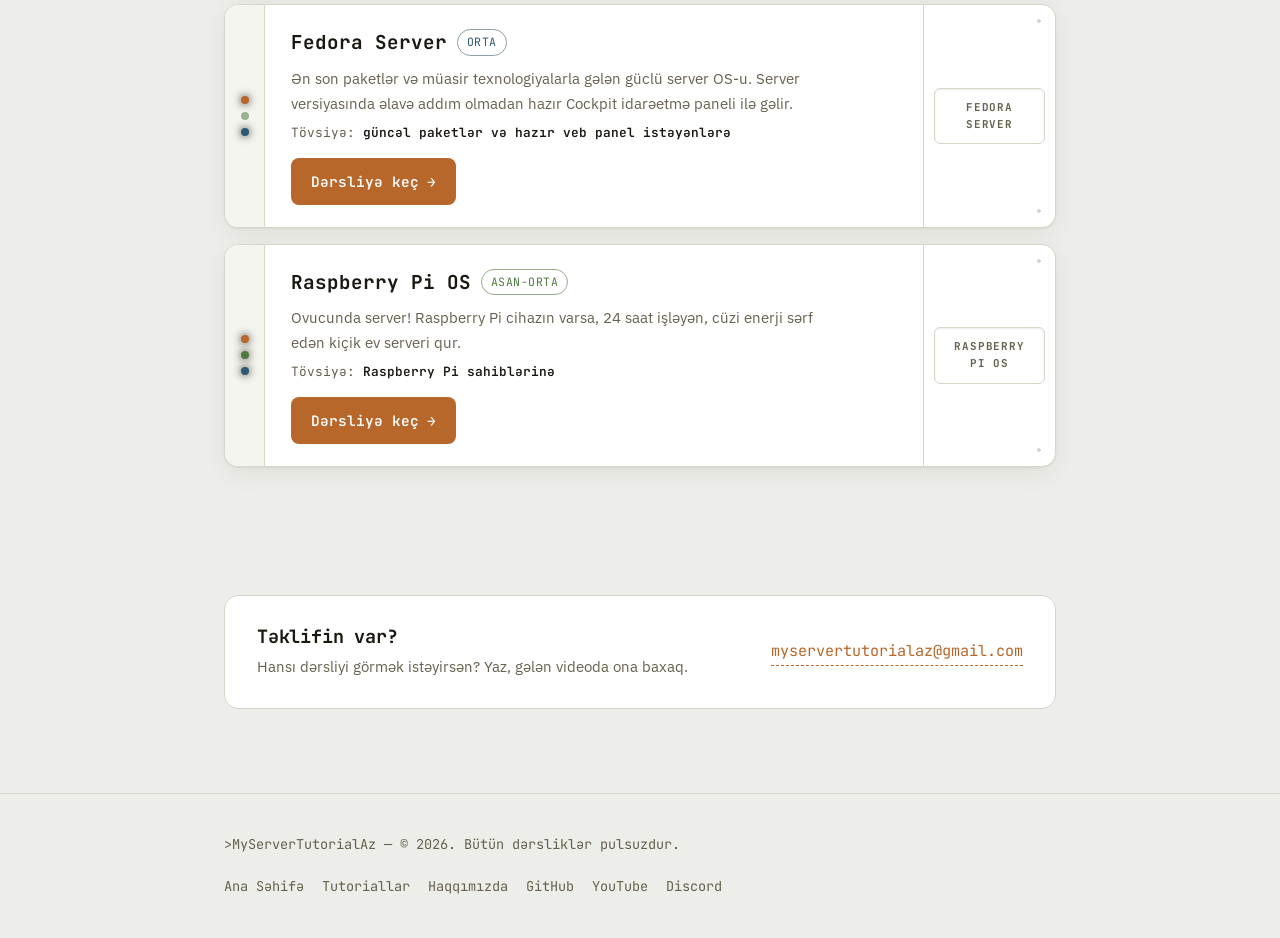
==== commit 27613503: "Update index.html" ====
--- a/index.html
+++ b/index.html
@@ -162,7 +162,7 @@
 
 <footer>
   <div class="container footer-inner">
-    <span class="footer-brand">ÖzServer — © 2026. Bütün dərsliklər pulsuzdur.</span>
+    <span class="footer-brand">>MyServerTutorialAz — © 2026. Bütün dərsliklər pulsuzdur.</span>
     <div class="footer-links">
       <a href="index.html">Ana Səhifə</a>
       <a href="index.html#tutoriallar">Tutoriallar</a>
--- a/style.css
+++ b/style.css
@@ -1,5 +1,5 @@
 /* ==========================================================================
-   ÖzServer — Self-hosting dərslikləri
+   MyServerTutorialAz — Self-hosting dərslikləri
    Dizayn dili: "server rack" — isti tünd fon, mis/adaçayı/tel-mavi vurğular,
    status-işıqlı rack-vahid kartları, terminal-üslublu kod blokları.
    ========================================================================== */
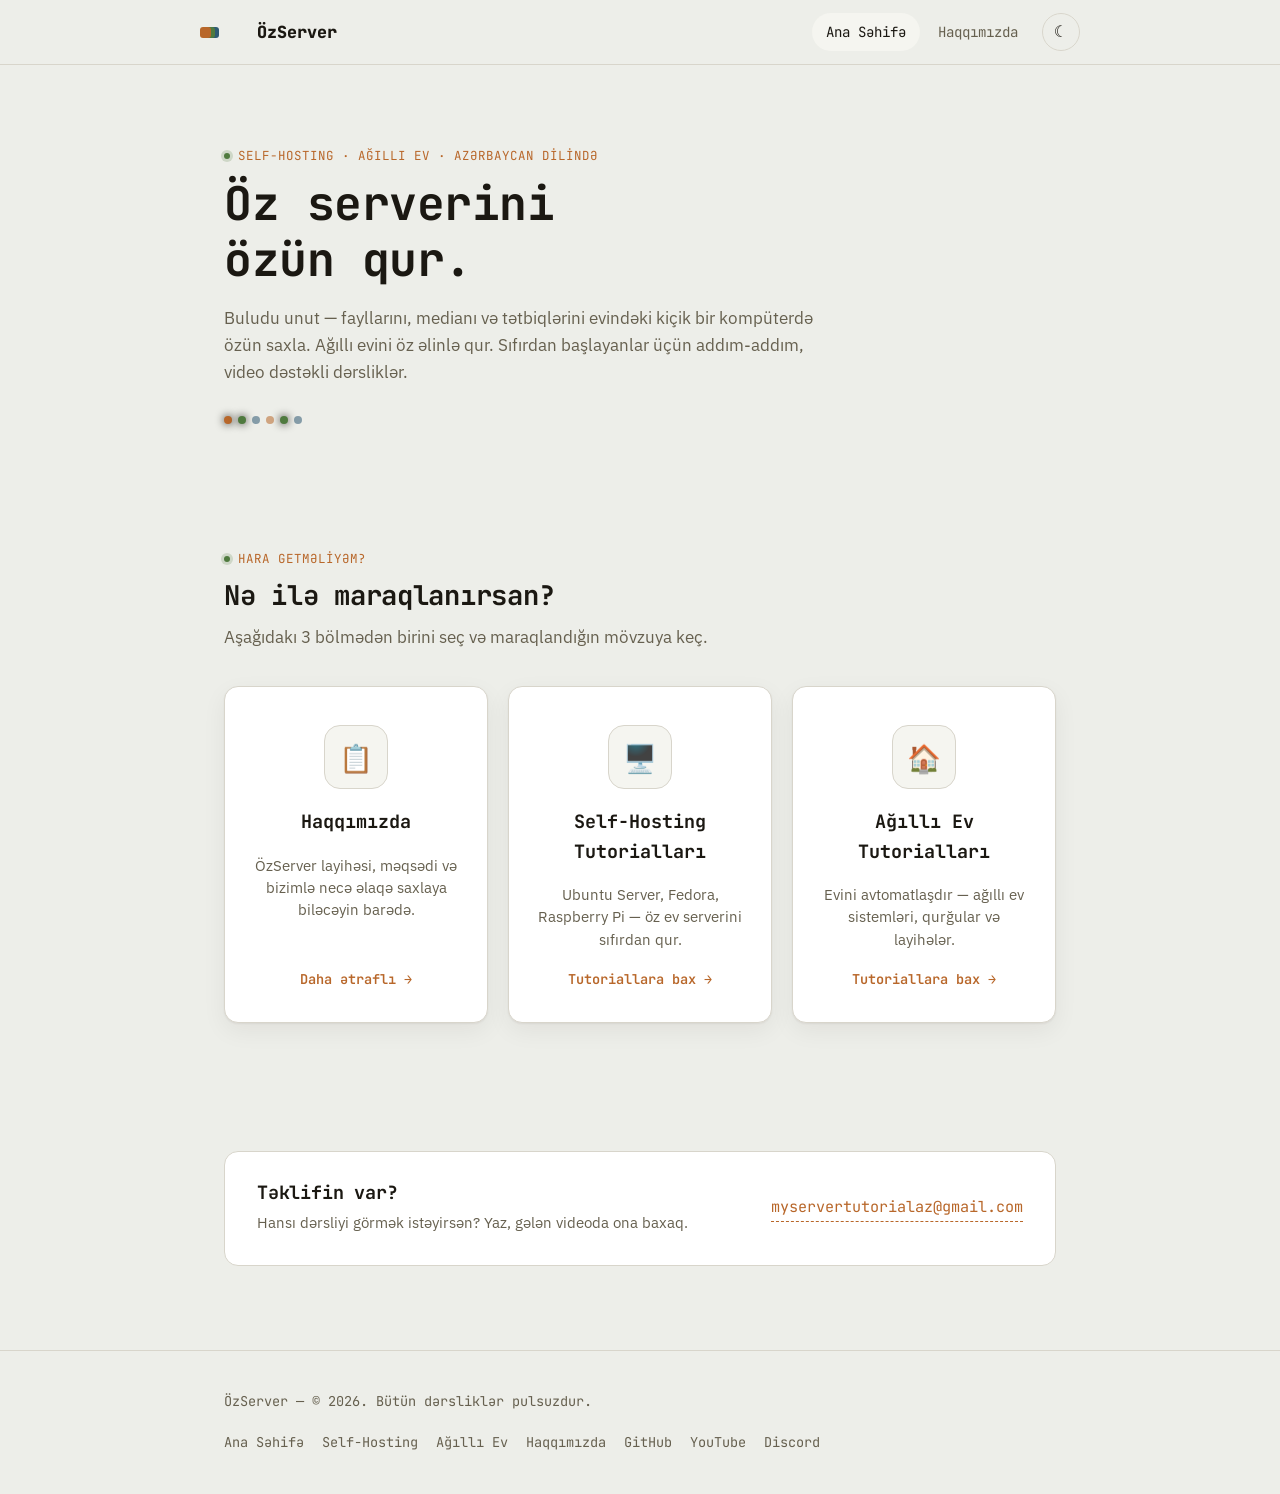
==== commit 07a90de3: "Add files via upload" ====
--- a/index.html
+++ b/index.html
@@ -3,19 +3,19 @@
 <head>
 <meta charset="UTF-8">
 <meta name="viewport" content="width=device-width, initial-scale=1.0">
-<title>MyServerTutorialAz — Öz Ev Serverini Qur | Self-Hosting Dərslikləri (Azərbaycan dilində)</title>
-<meta name="description" content="Ubuntu Server, Fedora və Raspberry Pi OS üzərində addım-addım self-hosting dərslikləri. CasaOS quraşdırma, video izahlar və Azərbaycan dilində tam bələdçi.">
-<meta name="keywords" content="self hosting, ev serveri, CasaOS, Ubuntu Server, Fedora, Raspberry Pi OS, Azərbaycan, öz serverini qur, linux server dərslik">
-<meta name="author" content="MyServerTutorialAz">
+<title>ÖzServer — Öz Ev Serverini Qur | Self-Hosting & Ağıllı Ev Dərslikləri (Azərbaycan dilində)</title>
+<meta name="description" content="Self-hosting dərslikləri, ağıllı ev tutorialları və daha çoxu. Azərbaycan dilində addım-addım, video dəstəkli bələdçilər.">
+<meta name="keywords" content="self hosting, ev serveri, ağıllı ev, smart home, CasaOS, Ubuntu Server, Fedora, Raspberry Pi OS, Azərbaycan, öz serverini qur">
+<meta name="author" content="ÖzServer">
 <meta name="robots" content="index, follow">
 <link rel="canonical" href="https://engineer948.github.io/MyServerTutorialAz">
 <meta name="theme-color" content="#15120D">
 
-<meta property="og:type" content="myservertutorial">
+<meta property="og:type" content="website">
 <meta property="og:locale" content="az_AZ">
-<meta property="og:title" content="MySurvivalTutorialAz — Öz Ev Serverini Qur">
-<meta property="og:description" content="Ubuntu Server, Fedora və Raspberry Pi OS ilə addım-addım self-hosting dərslikləri. Azərbaycan dilində, videolu.">
-<meta property="og:url" content="https://">
+<meta property="og:title" content="ÖzServer — Self-Hosting & Ağıllı Ev Dərslikləri">
+<meta property="og:description" content="Self-hosting, ağıllı ev tutorialları və daha çoxu. Azərbaycan dilində, videolu.">
+<meta property="og:url" content="https://engineer948.github.io/MyServerTutorialAz">
 <meta name="twitter:card" content="summary_large_image">
 
 <link rel="icon" href="data:image/svg+xml,%3Csvg xmlns='http://www.w3.org/2000/svg' viewBox='0 0 32 32'%3E%3Crect width='32' height='32' rx='7' fill='%23221D16'/%3E%3Ccircle cx='10' cy='16' r='3' fill='%23D68C45'/%3E%3Ccircle cx='16' cy='16' r='3' fill='%237FA66B'/%3E%3Ccircle cx='22' cy='16' r='3' fill='%236FA0BE'/%3E%3C/svg%3E">
@@ -34,7 +34,6 @@
     </a>
     <div class="nav-links">
       <a href="index.html" class="nav-link is-active">Ana Səhifə</a>
-      <a href="index.html#tutoriallar" class="nav-link">Tutoriallar</a>
       <a href="haqqimizda.html" class="nav-link">Haqqımızda</a>
       <button class="theme-toggle" data-theme-toggle aria-label="Tema dəyiş">☾</button>
     </div>
@@ -43,13 +42,9 @@
 
 <header class="hero">
   <div class="container">
-    <div class="eyebrow"><span class="dot"></span>SELF-HOSTING · AZƏRBAYCAN DİLİNDƏ</div>
+    <div class="eyebrow"><span class="dot"></span>SELF-HOSTING · AĞILLI EV · AZƏRBAYCAN DİLİNDƏ</div>
     <h1>Öz serverini özün qur.</h1>
-    <p class="lead">Buludu unut — fayllarını, medianı və tətbiqlərini evindəki kiçik bir kompüterdə özün saxla. Sıfırdan başlayanlar üçün addım-addım, komandaları ilə birgə, video dəstəkli dərsliklər.</p>
-    <div class="hero-actions">
-      <a href="#tutoriallar" class="btn btn-primary">Tutoriallara Bax <span class="btn-arrow">→</span></a>
-      <a href="haqqimizda.html" class="btn btn-ghost">Bu Layihə Nədir?</a>
-    </div>
+    <p class="lead">Buludu unut — fayllarını, medianı və tətbiqlərini evindəki kiçik bir kompüterdə özün saxla. Ağıllı evini öz əlinlə qur. Sıfırdan başlayanlar üçün addım-addım, video dəstəkli dərsliklər.</p>
     <div class="led-strip" aria-hidden="true">
       <span class="led on"></span><span class="led on"></span><span class="led"></span><span class="led"></span><span class="led on"></span><span class="led"></span>
     </div>
@@ -58,91 +53,32 @@
 
 <section>
   <div class="container">
-    <div class="eyebrow"><span class="dot"></span>BƏLƏDÇİ</div>
-    <h2>Hansı məqsəd üçün hansı dağıtım?</h2>
-    <p class="lead" style="margin-bottom:24px;">Hər self-hosting layihəsinin öz uyğun əməliyyat sistemi var. Aşağıda ən çox rast gəlinən məqsədlər və bu saytda öyrətdiyimiz uyğun seçim göstərilib.</p>
+    <div class="eyebrow"><span class="dot"></span>HARA GETMƏLİYƏM?</div>
+    <h2>Nə ilə maraqlanırsan?</h2>
+    <p class="lead">Aşağıdakı 3 bölmədən birini seç və maraqlandığın mövzuya keç.</p>
 
-    <div class="purpose-list">
-      <div class="purpose-row">
-        <span class="purpose-goal"><span class="purpose-icon">🏠</span>Ev serveri / CasaOS ilə fayl-media idarəsi</span>
-        <span class="purpose-arrow">→</span>
-        <span class="purpose-dist">Ubuntu Server</span>
-      </div>
-      <div class="purpose-row">
-        <span class="purpose-goal"><span class="purpose-icon">🆕</span>Ən son paketlər, developer-dostu mühit</span>
-        <span class="purpose-arrow">→</span>
-        <span class="purpose-dist">Fedora</span>
-      </div>
-      <div class="purpose-row">
-        <span class="purpose-goal"><span class="purpose-icon">🥧</span>24/7 işləyən, az enerji sərf edən kiçik layihə</span>
-        <span class="purpose-arrow">→</span>
-        <span class="purpose-dist">Raspberry Pi OS</span>
-      </div>
-      <div class="purpose-row">
-        <span class="purpose-goal"><span class="purpose-icon">🖥️</span>Hazır veb idarəetmə paneli (Cockpit) istəyənlər</span>
-        <span class="purpose-arrow">→</span>
-        <span class="purpose-dist">Fedora</span>
-      </div>
-    </div>
-    <p style="margin-top:16px; color:var(--ink-dim); font-size:.92rem;">Hələlik bu 3 seçimi öyrədirik. Növbəti dərslərdə (Proxmox, TrueNAS və s.) əlavə olunacaq.</p>
-  </div>
-</section>
+    <div class="choice-grid">
 
-<section id="tutoriallar">
-  <div class="container">
-    <div class="eyebrow"><span class="dot"></span>3 SEÇİM</div>
-    <h2>Serverini hansı üzərində quracaqsan?</h2>
-    <p class="lead" style="margin-bottom:28px;">Üçü də pulsuzdur. Ubuntu Server və Raspberry Pi OS CasaOS ilə, Fedora Server isə öz hazır Cockpit paneli ilə işləyir.</p>
+      <a href="haqqimizda.html" class="choice-card" id="choice-about">
+        <span class="choice-icon">📋</span>
+        <span class="choice-title">Haqqımızda</span>
+        <span class="choice-desc">ÖzServer layihəsi, məqsədi və bizimlə necə əlaqə saxlaya biləcəyin barədə.</span>
+        <span class="choice-arrow">Daha ətraflı →</span>
+      </a>
 
-    <div class="rack">
+      <a href="selfhosting.html" class="choice-card" id="choice-selfhost">
+        <span class="choice-icon">🖥️</span>
+        <span class="choice-title">Self-Hosting Tutorialları</span>
+        <span class="choice-desc">Ubuntu Server, Fedora, Raspberry Pi — öz ev serverini sıfırdan qur.</span>
+        <span class="choice-arrow">Tutoriallara bax →</span>
+      </a>
 
-      <article class="rack-card">
-        <div class="rack-lights" aria-hidden="true">
-          <span class="led on"></span><span class="led on"></span><span class="led"></span>
-        </div>
-        <div class="rack-body">
-          <div class="rack-top">
-            <span class="rack-name">Ubuntu Server</span>
-            <span class="badge badge-easy">Asan</span>
-          </div>
-          <p class="rack-desc">Yeni başlayanlar üçün ən rahat seçim. Geniş sənədləşmə, böyük istifadəçi bazası və CasaOS ilə problemsiz uyğunluq.</p>
-          <p class="rack-best">Tövsiyə: <strong>ilk serverin üçün</strong></p>
-          <a href="ubuntu-server.html" class="btn btn-primary rack-cta">Dərsliyə keç <span class="btn-arrow">→</span></a>
-        </div>
-        <div class="rack-plate"><div class="plate-tag">UBUNTU<br>SERVER</div></div>
-      </article>
-
-      <article class="rack-card">
-        <div class="rack-lights" aria-hidden="true">
-          <span class="led on"></span><span class="led"></span><span class="led on"></span>
-        </div>
-        <div class="rack-body">
-          <div class="rack-top">
-            <span class="rack-name">Fedora Server</span>
-            <span class="badge badge-mid">Orta</span>
-          </div>
-          <p class="rack-desc">Ən son paketlər və müasir texnologiyalarla gələn güclü server OS-u. Server versiyasında əlavə addım olmadan hazır Cockpit idarəetmə paneli ilə gəlir.</p>
-          <p class="rack-best">Tövsiyə: <strong>güncəl paketlər və hazır veb panel istəyənlərə</strong></p>
-          <a href="fedora.html" class="btn btn-primary rack-cta">Dərsliyə keç <span class="btn-arrow">→</span></a>
-        </div>
-        <div class="rack-plate"><div class="plate-tag">FEDORA<br>SERVER</div></div>
-      </article>
-
-      <article class="rack-card">
-        <div class="rack-lights" aria-hidden="true">
-          <span class="led on"></span><span class="led on"></span><span class="led on"></span>
-        </div>
-        <div class="rack-body">
-          <div class="rack-top">
-            <span class="rack-name">Raspberry Pi OS</span>
-            <span class="badge badge-easy">Asan-Orta</span>
-          </div>
-          <p class="rack-desc">Ovucunda server! Raspberry Pi cihazın varsa, 24 saat işləyən, cüzi enerji sərf edən kiçik ev serveri qur.</p>
-          <p class="rack-best">Tövsiyə: <strong>Raspberry Pi sahiblərinə</strong></p>
-          <a href="raspberry-pi.html" class="btn btn-primary rack-cta">Dərsliyə keç <span class="btn-arrow">→</span></a>
-        </div>
-        <div class="rack-plate"><div class="plate-tag">RASPBERRY<br>PI OS</div></div>
-      </article>
+      <a href="smarthome.html" class="choice-card" id="choice-smarthome">
+        <span class="choice-icon">🏠</span>
+        <span class="choice-title">Ağıllı Ev Tutorialları</span>
+        <span class="choice-desc">Evini avtomatlaşdır — ağıllı ev sistemləri, qurğular və layihələr.</span>
+        <span class="choice-arrow">Tutoriallara bax →</span>
+      </a>
 
     </div>
   </div>
@@ -162,10 +98,11 @@
 
 <footer>
   <div class="container footer-inner">
-    <span class="footer-brand">>MyServerTutorialAz — © 2026. Bütün dərsliklər pulsuzdur.</span>
+    <span class="footer-brand">ÖzServer — © 2026. Bütün dərsliklər pulsuzdur.</span>
     <div class="footer-links">
       <a href="index.html">Ana Səhifə</a>
-      <a href="index.html#tutoriallar">Tutoriallar</a>
+      <a href="selfhosting.html">Self-Hosting</a>
+      <a href="smarthome.html">Ağıllı Ev</a>
       <a href="haqqimizda.html">Haqqımızda</a>
       <a href="https://github.com/engineer948" target="_blank" rel="noopener">GitHub</a>
       <a href="https://youtube.com/@MyServerTutorialAz" target="_blank" rel="noopener">YouTube</a>
--- a/style.css
+++ b/style.css
@@ -415,3 +415,127 @@
 @media (max-width: 720px) {
   .social-grid { grid-template-columns: 1fr; }
 }
+
+/* ==========================================================================
+   3 SEÇİM KARTLARI (Ana səhifə)
+   ========================================================================== */
+
+.choice-grid {
+  display: grid;
+  grid-template-columns: repeat(3, 1fr);
+  gap: 20px;
+  margin-top: 36px;
+}
+@media (max-width: 780px) {
+  .choice-grid { grid-template-columns: 1fr; }
+}
+
+.choice-card {
+  position: relative;
+  display: flex;
+  flex-direction: column;
+  align-items: center;
+  text-align: center;
+  gap: 18px;
+  background: var(--surface);
+  border: 1px solid var(--border);
+  border-radius: var(--radius);
+  box-shadow: var(--shadow);
+  padding: 38px 24px 32px;
+  transition: border-color .2s ease, transform .2s ease, box-shadow .2s ease;
+  cursor: pointer;
+  text-decoration: none;
+  color: inherit;
+}
+.choice-card:hover {
+  border-color: var(--copper);
+  transform: translateY(-4px);
+  box-shadow: 0 12px 32px color-mix(in srgb, var(--copper) 18%, transparent);
+}
+.choice-card:hover .choice-icon {
+  background: var(--copper);
+  color: var(--copper-ink);
+  border-color: var(--copper);
+  transform: scale(1.08);
+}
+
+.choice-icon {
+  width: 64px; height: 64px;
+  display: grid; place-items: center;
+  border-radius: 16px;
+  background: var(--surface-2);
+  border: 1px solid var(--border);
+  font-size: 1.7rem;
+  transition: background .2s ease, color .2s ease, border-color .2s ease, transform .2s ease;
+}
+
+.choice-title {
+  font-family: var(--font-display);
+  font-weight: 700;
+  font-size: 1.15rem;
+}
+
+.choice-desc {
+  color: var(--ink-dim);
+  font-size: .92rem;
+  max-width: 30ch;
+  line-height: 1.5;
+}
+
+.choice-arrow {
+  font-family: var(--font-mono);
+  font-size: .85rem;
+  font-weight: 600;
+  color: var(--copper);
+  display: inline-flex;
+  align-items: center;
+  gap: 6px;
+  margin-top: auto;
+  transition: gap .18s ease;
+}
+.choice-card:hover .choice-arrow { gap: 10px; }
+
+/* ==========================================================================
+   FORUM BOŞ SƏHİFƏ
+   ========================================================================== */
+
+.forum-empty {
+  text-align: center;
+  padding: 80px 24px;
+}
+.forum-empty-icon {
+  font-size: 3.2rem;
+  margin-bottom: 18px;
+  opacity: .7;
+}
+.forum-empty h2 {
+  margin-bottom: 12px;
+}
+.forum-empty p {
+  color: var(--ink-dim);
+  font-size: 1.02rem;
+  max-width: 44ch;
+  margin: 0 auto;
+}
+
+/* ==========================================================================
+   TUTORIAL CONTENT AREA (yaza biləcəyin yer)
+   ========================================================================== */
+
+.content-editable-area {
+  background: var(--surface);
+  border: 2px dashed var(--border);
+  border-radius: var(--radius);
+  padding: 32px 28px;
+  min-height: 200px;
+  margin: 24px 0;
+  transition: border-color .2s ease;
+}
+.content-editable-area:hover {
+  border-color: var(--copper);
+}
+.content-editable-area .placeholder-text {
+  color: var(--ink-dim);
+  font-style: italic;
+  font-size: .95rem;
+}
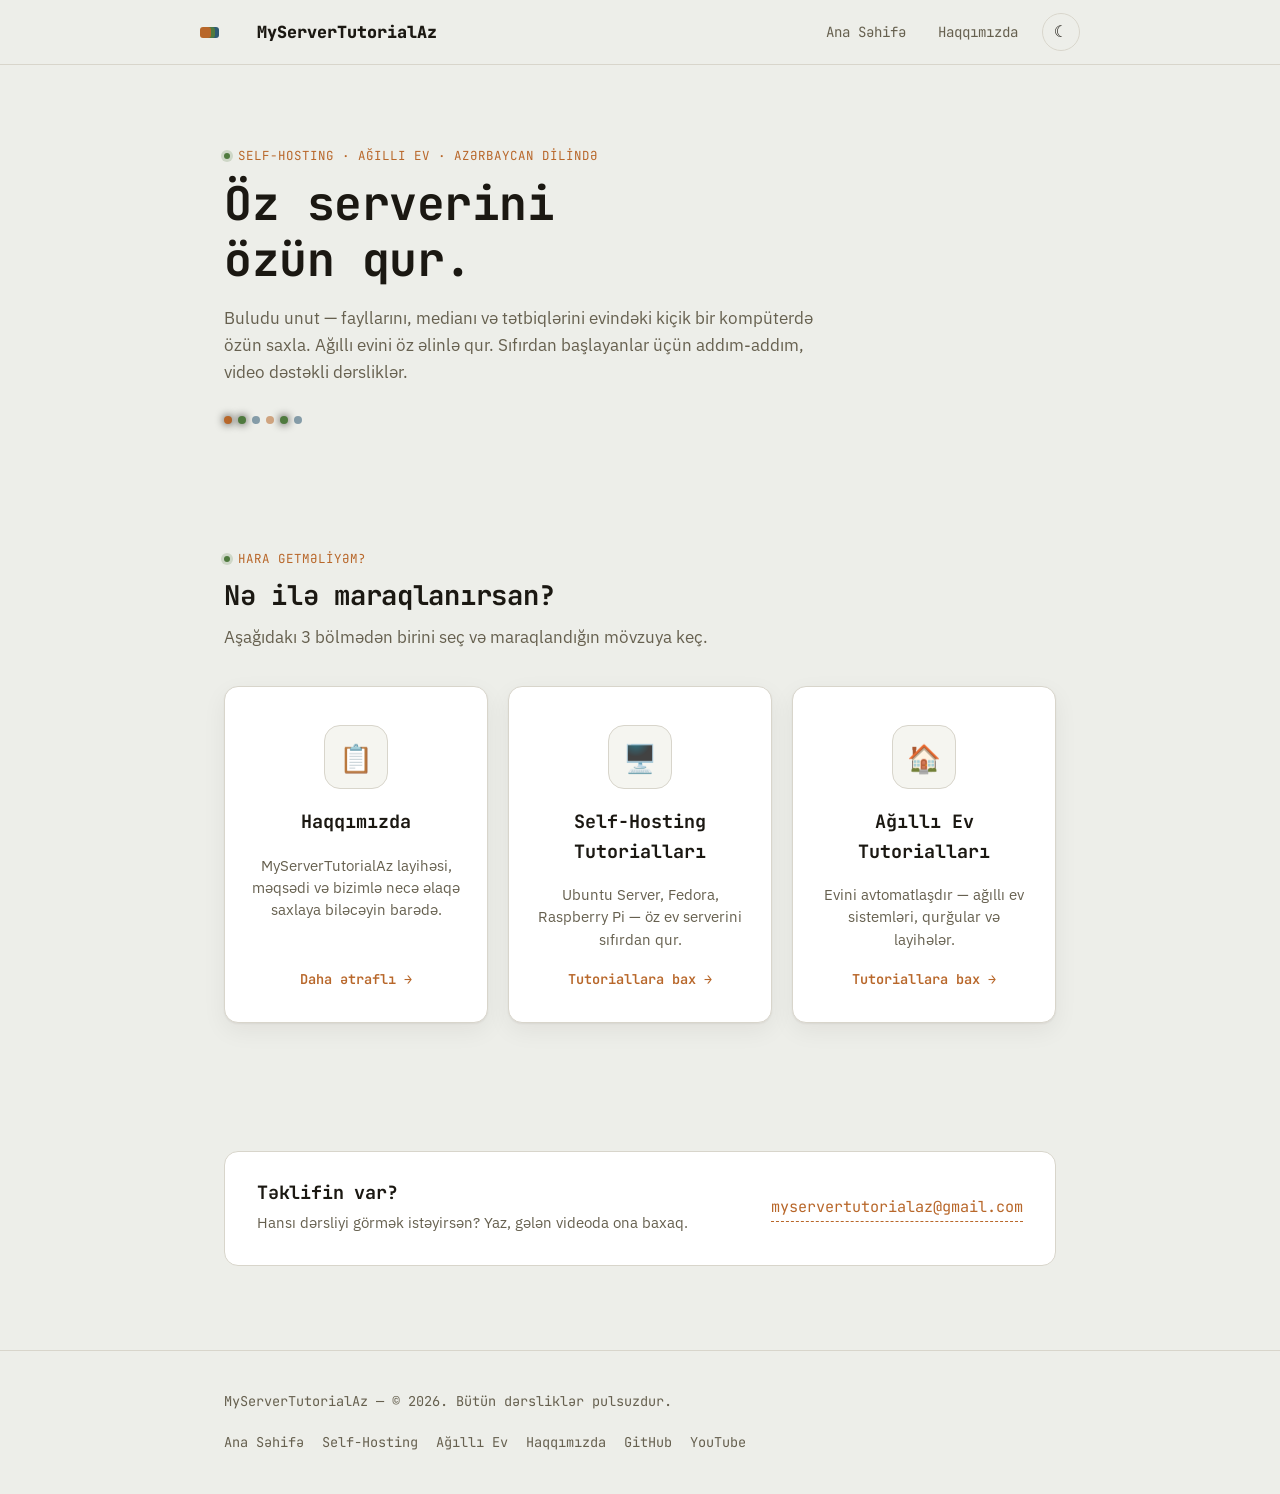
==== commit 60de6e44: "Add files via upload" ====
--- a/index.html
+++ b/index.html
@@ -1,116 +1,115 @@
-<!DOCTYPE html>
-<html lang="az">
-<head>
-<meta charset="UTF-8">
-<meta name="viewport" content="width=device-width, initial-scale=1.0">
-<title>ÖzServer — Öz Ev Serverini Qur | Self-Hosting & Ağıllı Ev Dərslikləri (Azərbaycan dilində)</title>
-<meta name="description" content="Self-hosting dərslikləri, ağıllı ev tutorialları və daha çoxu. Azərbaycan dilində addım-addım, video dəstəkli bələdçilər.">
-<meta name="keywords" content="self hosting, ev serveri, ağıllı ev, smart home, CasaOS, Ubuntu Server, Fedora, Raspberry Pi OS, Azərbaycan, öz serverini qur">
-<meta name="author" content="ÖzServer">
-<meta name="robots" content="index, follow">
-<link rel="canonical" href="https://engineer948.github.io/MyServerTutorialAz">
-<meta name="theme-color" content="#15120D">
-
-<meta property="og:type" content="website">
-<meta property="og:locale" content="az_AZ">
-<meta property="og:title" content="ÖzServer — Self-Hosting & Ağıllı Ev Dərslikləri">
-<meta property="og:description" content="Self-hosting, ağıllı ev tutorialları və daha çoxu. Azərbaycan dilində, videolu.">
-<meta property="og:url" content="https://engineer948.github.io/MyServerTutorialAz">
-<meta name="twitter:card" content="summary_large_image">
-
-<link rel="icon" href="data:image/svg+xml,%3Csvg xmlns='http://www.w3.org/2000/svg' viewBox='0 0 32 32'%3E%3Crect width='32' height='32' rx='7' fill='%23221D16'/%3E%3Ccircle cx='10' cy='16' r='3' fill='%23D68C45'/%3E%3Ccircle cx='16' cy='16' r='3' fill='%237FA66B'/%3E%3Ccircle cx='22' cy='16' r='3' fill='%236FA0BE'/%3E%3C/svg%3E">
-
-<link rel="preconnect" href="https://fonts.googleapis.com">
-<link rel="preconnect" href="https://fonts.gstatic.com" crossorigin>
-<link href="https://fonts.googleapis.com/css2?family=IBM+Plex+Sans:wght@400;500;600;700&family=JetBrains+Mono:wght@400;500;600;700;800&display=swap" rel="stylesheet">
-<link rel="stylesheet" href="style.css">
-</head>
-<body>
-
-<nav class="nav">
-  <div class="container nav-inner">
-    <a href="index.html" class="brand">
-      <span class="brand-mark"></span><span class="brand-mark-space"></span>ÖzServer
-    </a>
-    <div class="nav-links">
-      <a href="index.html" class="nav-link is-active">Ana Səhifə</a>
-      <a href="haqqimizda.html" class="nav-link">Haqqımızda</a>
-      <button class="theme-toggle" data-theme-toggle aria-label="Tema dəyiş">☾</button>
-    </div>
-  </div>
-</nav>
-
-<header class="hero">
-  <div class="container">
-    <div class="eyebrow"><span class="dot"></span>SELF-HOSTING · AĞILLI EV · AZƏRBAYCAN DİLİNDƏ</div>
-    <h1>Öz serverini özün qur.</h1>
-    <p class="lead">Buludu unut — fayllarını, medianı və tətbiqlərini evindəki kiçik bir kompüterdə özün saxla. Ağıllı evini öz əlinlə qur. Sıfırdan başlayanlar üçün addım-addım, video dəstəkli dərsliklər.</p>
-    <div class="led-strip" aria-hidden="true">
-      <span class="led on"></span><span class="led on"></span><span class="led"></span><span class="led"></span><span class="led on"></span><span class="led"></span>
-    </div>
-  </div>
-</header>
-
-<section>
-  <div class="container">
-    <div class="eyebrow"><span class="dot"></span>HARA GETMƏLİYƏM?</div>
-    <h2>Nə ilə maraqlanırsan?</h2>
-    <p class="lead">Aşağıdakı 3 bölmədən birini seç və maraqlandığın mövzuya keç.</p>
-
-    <div class="choice-grid">
-
-      <a href="haqqimizda.html" class="choice-card" id="choice-about">
-        <span class="choice-icon">📋</span>
-        <span class="choice-title">Haqqımızda</span>
-        <span class="choice-desc">ÖzServer layihəsi, məqsədi və bizimlə necə əlaqə saxlaya biləcəyin barədə.</span>
-        <span class="choice-arrow">Daha ətraflı →</span>
-      </a>
-
-      <a href="selfhosting.html" class="choice-card" id="choice-selfhost">
-        <span class="choice-icon">🖥️</span>
-        <span class="choice-title">Self-Hosting Tutorialları</span>
-        <span class="choice-desc">Ubuntu Server, Fedora, Raspberry Pi — öz ev serverini sıfırdan qur.</span>
-        <span class="choice-arrow">Tutoriallara bax →</span>
-      </a>
-
-      <a href="smarthome.html" class="choice-card" id="choice-smarthome">
-        <span class="choice-icon">🏠</span>
-        <span class="choice-title">Ağıllı Ev Tutorialları</span>
-        <span class="choice-desc">Evini avtomatlaşdır — ağıllı ev sistemləri, qurğular və layihələr.</span>
-        <span class="choice-arrow">Tutoriallara bax →</span>
-      </a>
-
-    </div>
-  </div>
-</section>
-
-<section>
-  <div class="container">
-    <div class="contact-strip">
-      <div>
-        <h3>Təklifin var?</h3>
-        <p>Hansı dərsliyi görmək istəyirsən? Yaz, gələn videoda ona baxaq.</p>
-      </div>
-      <a href="mailto:myservertutorialaz@gmail.com" class="contact-email">myservertutorialaz@gmail.com</a>
-    </div>
-  </div>
-</section>
-
-<footer>
-  <div class="container footer-inner">
-    <span class="footer-brand">ÖzServer — © 2026. Bütün dərsliklər pulsuzdur.</span>
-    <div class="footer-links">
-      <a href="index.html">Ana Səhifə</a>
-      <a href="selfhosting.html">Self-Hosting</a>
-      <a href="smarthome.html">Ağıllı Ev</a>
-      <a href="haqqimizda.html">Haqqımızda</a>
-      <a href="https://github.com/engineer948" target="_blank" rel="noopener">GitHub</a>
-      <a href="https://youtube.com/@MyServerTutorialAz" target="_blank" rel="noopener">YouTube</a>
-      <a href="https://discord.gg/" target="_blank" rel="noopener">Discord</a>
-    </div>
-  </div>
-</footer>
-
-<script src="script.js"></script>
-</body>
-</html>
+<!DOCTYPE html>
+<html lang="az">
+<head>
+<meta charset="UTF-8">
+<meta name="viewport" content="width=device-width, initial-scale=1.0">
+<title>MyServerTutorialAz — Öz Ev Serverini Qur | Self-Hosting & Ağıllı Ev Dərslikləri (Azərbaycan dilində)</title>
+<meta name="description" content="Self-hosting dərslikləri, ağıllı ev tutorialları və daha çoxu. Azərbaycan dilində addım-addım, video dəstəkli bələdçilər.">
+<meta name="keywords" content="self hosting, ev serveri, ağıllı ev, smart home, CasaOS, Ubuntu Server, Fedora, Raspberry Pi OS, Azərbaycan, öz serverini qur">
+<meta name="author" content="MyServerTutorialAz">
+<meta name="robots" content="index, follow">
+<link rel="canonical" href="https://engineer948.github.io/MyServerTutorialAz">
+<meta name="theme-color" content="#15120D">
+
+<meta property="og:type" content="website">
+<meta property="og:locale" content="az_AZ">
+<meta property="og:title" content="MyServerTutorialAz — Self-Hosting & Ağıllı Ev Dərslikləri">
+<meta property="og:description" content="Self-hosting, ağıllı ev tutorialları və daha çoxu. Azərbaycan dilində, videolu.">
+<meta property="og:url" content="https://engineer948.github.io/MyServerTutorialAz">
+<meta name="twitter:card" content="summary_large_image">
+
+<link rel="icon" href="data:image/svg+xml,%3Csvg xmlns='http://www.w3.org/2000/svg' viewBox='0 0 32 32'%3E%3Crect width='32' height='32' rx='7' fill='%23221D16'/%3E%3Ccircle cx='10' cy='16' r='3' fill='%23D68C45'/%3E%3Ccircle cx='16' cy='16' r='3' fill='%237FA66B'/%3E%3Ccircle cx='22' cy='16' r='3' fill='%236FA0BE'/%3E%3C/svg%3E">
+
+<link rel="preconnect" href="https://fonts.googleapis.com">
+<link rel="preconnect" href="https://fonts.gstatic.com" crossorigin>
+<link href="https://fonts.googleapis.com/css2?family=IBM+Plex+Sans:wght@400;500;600;700&family=JetBrains+Mono:wght@400;500;600;700;800&display=swap" rel="stylesheet">
+<link rel="stylesheet" href="style.css">
+</head>
+<body>
+
+<nav class="nav">
+  <div class="container nav-inner">
+    <a href="index.html" class="brand">
+      <span class="brand-mark"></span><span class="brand-mark-space"></span>MyServerTutorialAz
+    </a>
+    <div class="nav-links">
+      <a href="index.html" class="nav-link">Ana Səhifə</a>
+      <a href="haqqimizda.html" class="nav-link">Haqqımızda</a>
+      <button class="theme-toggle" data-theme-toggle aria-label="Tema dəyiş">☾</button>
+    </div>
+  </div>
+</nav>
+
+<header class="hero">
+  <div class="container">
+    <div class="eyebrow"><span class="dot"></span>SELF-HOSTING · AĞILLI EV · AZƏRBAYCAN DİLİNDƏ</div>
+    <h1>Öz serverini özün qur.</h1>
+    <p class="lead">Buludu unut — fayllarını, medianı və tətbiqlərini evindəki kiçik bir kompüterdə özün saxla. Ağıllı evini öz əlinlə qur. Sıfırdan başlayanlar üçün addım-addım, video dəstəkli dərsliklər.</p>
+    <div class="led-strip" aria-hidden="true">
+      <span class="led on"></span><span class="led on"></span><span class="led"></span><span class="led"></span><span class="led on"></span><span class="led"></span>
+    </div>
+  </div>
+</header>
+
+<section>
+  <div class="container">
+    <div class="eyebrow"><span class="dot"></span>HARA GETMƏLİYƏM?</div>
+    <h2>Nə ilə maraqlanırsan?</h2>
+    <p class="lead">Aşağıdakı 3 bölmədən birini seç və maraqlandığın mövzuya keç.</p>
+
+    <div class="choice-grid">
+
+      <a href="haqqimizda.html" class="choice-card" id="choice-about">
+        <span class="choice-icon">📋</span>
+        <span class="choice-title">Haqqımızda</span>
+        <span class="choice-desc">MyServerTutorialAz layihəsi, məqsədi və bizimlə necə əlaqə saxlaya biləcəyin barədə.</span>
+        <span class="choice-arrow">Daha ətraflı →</span>
+      </a>
+
+      <a href="selfhosting.html" class="choice-card" id="choice-selfhost">
+        <span class="choice-icon">🖥️</span>
+        <span class="choice-title">Self-Hosting Tutorialları</span>
+        <span class="choice-desc">Ubuntu Server, Fedora, Raspberry Pi — öz ev serverini sıfırdan qur.</span>
+        <span class="choice-arrow">Tutoriallara bax →</span>
+      </a>
+
+      <a href="smarthome.html" class="choice-card" id="choice-smarthome">
+        <span class="choice-icon">🏠</span>
+        <span class="choice-title">Ağıllı Ev Tutorialları</span>
+        <span class="choice-desc">Evini avtomatlaşdır — ağıllı ev sistemləri, qurğular və layihələr.</span>
+        <span class="choice-arrow">Tutoriallara bax →</span>
+      </a>
+
+    </div>
+  </div>
+</section>
+
+<section>
+  <div class="container">
+    <div class="contact-strip">
+      <div>
+        <h3>Təklifin var?</h3>
+        <p>Hansı dərsliyi görmək istəyirsən? Yaz, gələn videoda ona baxaq.</p>
+      </div>
+      <a href="mailto:myservertutorialaz@gmail.com" class="contact-email">myservertutorialaz@gmail.com</a>
+    </div>
+  </div>
+</section>
+
+<footer>
+  <div class="container footer-inner">
+    <span class="footer-brand">MyServerTutorialAz — © 2026. Bütün dərsliklər pulsuzdur.</span>
+    <div class="footer-links">
+      <a href="index.html">Ana Səhifə</a>
+      <a href="selfhosting.html">Self-Hosting</a>
+      <a href="smarthome.html">Ağıllı Ev</a>
+      <a href="haqqimizda.html">Haqqımızda</a>
+      <a href="https://github.com/engineer948" target="_blank" rel="noopener">GitHub</a>
+      <a href="https://youtube.com/@MyServerTutorialAz" target="_blank" rel="noopener">YouTube</a>
+    </div>
+  </div>
+</footer>
+
+<script src="script.js"></script>
+</body>
+</html>
--- a/style.css
+++ b/style.css
@@ -5,6 +5,7 @@
    ========================================================================== */
 
 /* ---- Sıfırlama ---- */
+html { scroll-behavior: smooth; }
 *, *::before, *::after { box-sizing: border-box; }
 html, body, h1, h2, h3, h4, p, ul, ol, dl, dd, figure { margin: 0; padding: 0; }
 ul, ol { list-style: none; }
